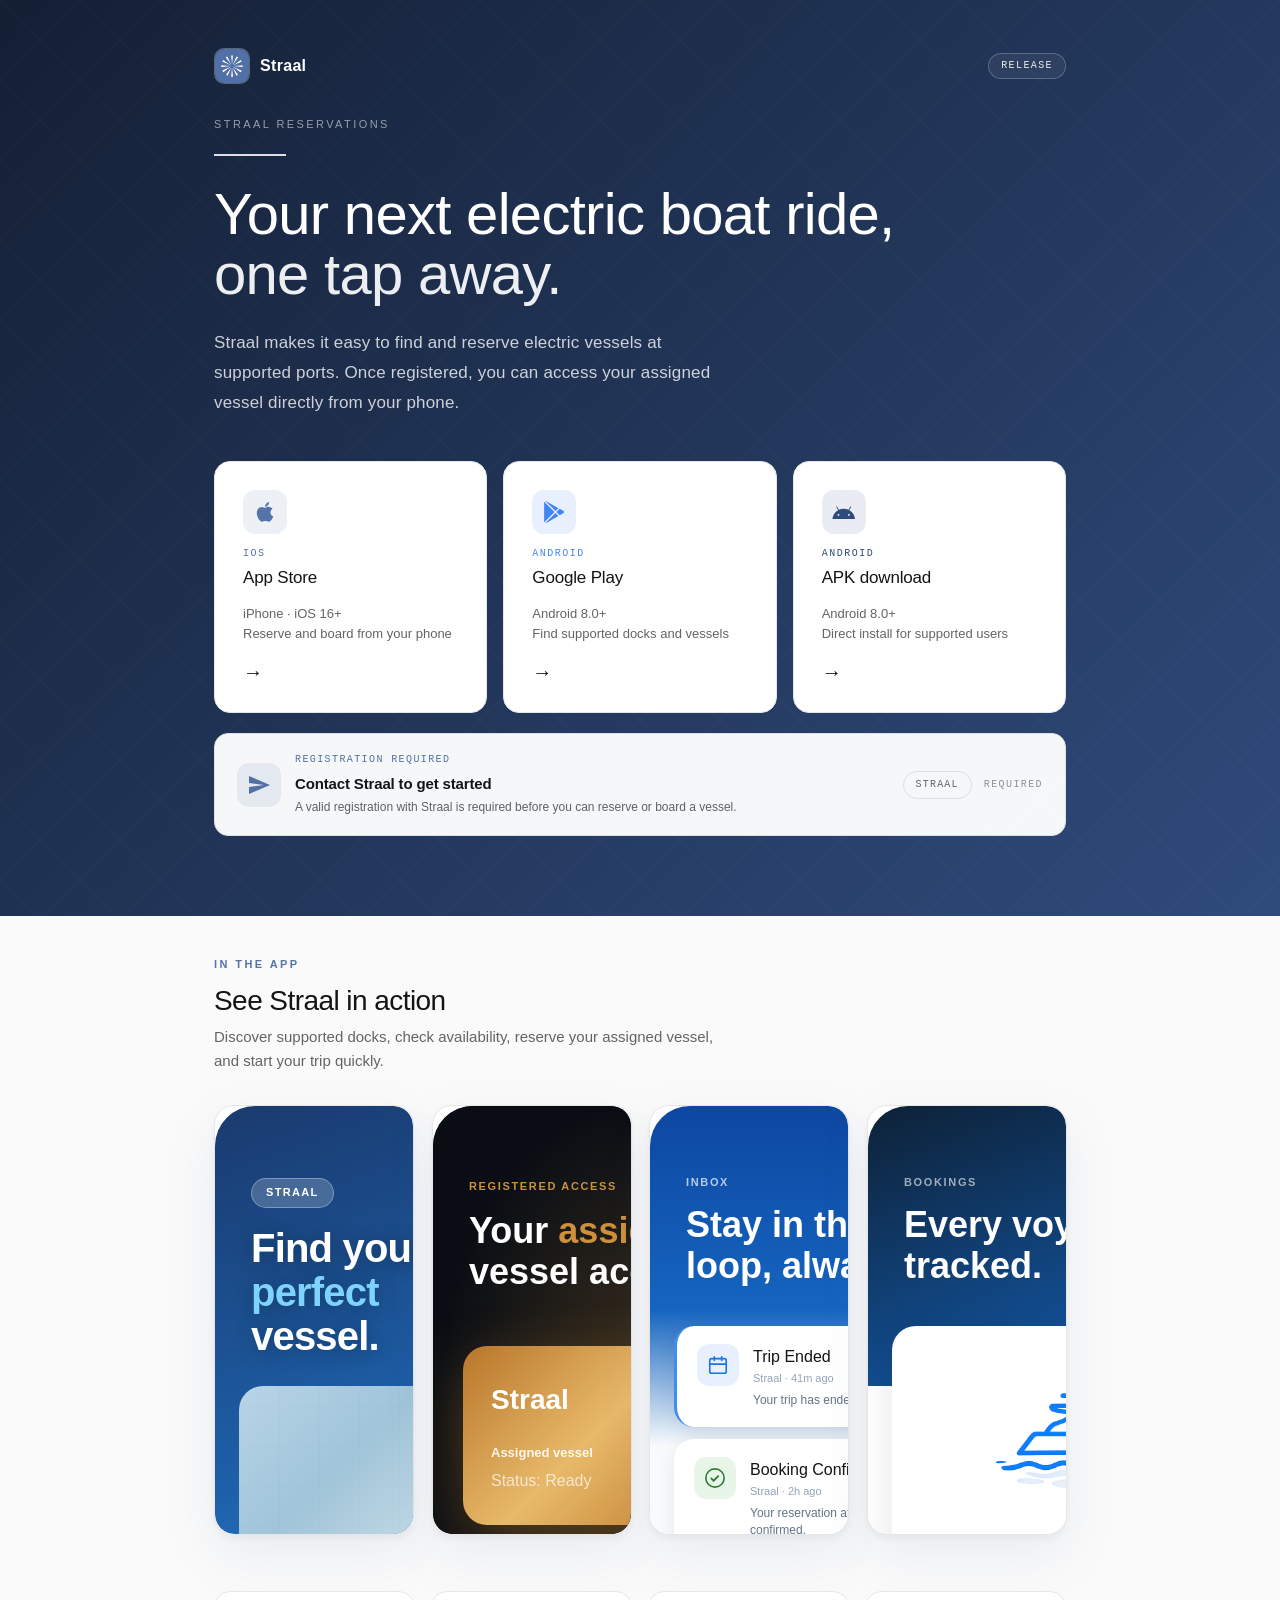
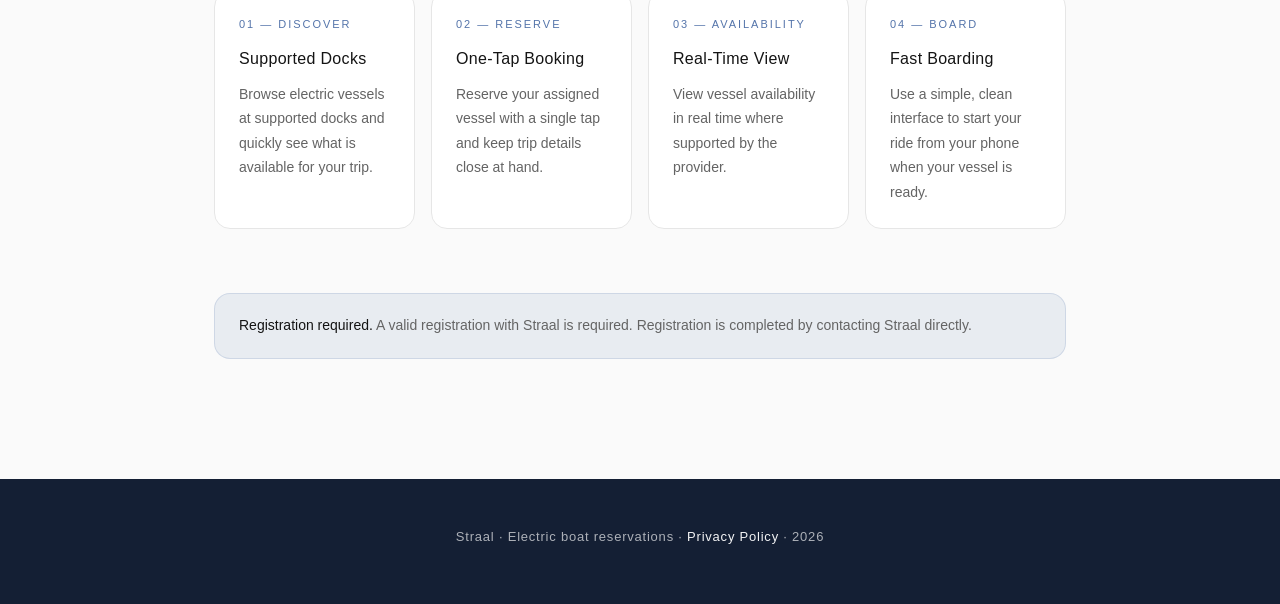
==== index.html @ cee1fd43 "create release page" ====
<!DOCTYPE html>
<html lang="en">
<head>
  <meta charset="UTF-8" />
  <meta name="viewport" content="width=device-width, initial-scale=1.0" />
  <title>Straal</title>
  <meta
    name="description"
    content="Straal makes it easy to find and reserve your next electric boat ride at supported ports."
  />
  <link rel="icon" href="assets/logo-740.png" type="image/png" sizes="any" />
  <link rel="apple-touch-icon" href="assets/logo-740.png" />
  <link rel="stylesheet" href="assets/openportus-promo-frames.css" />
  <style>
    *, *::before, *::after { box-sizing: border-box; margin: 0; padding: 0; }

    /* Straal release page */
    :root {
      --primary: rgb(84, 116, 170);
      --primary-light: rgb(113, 144, 198);
      --primary-dark: rgb(47, 75, 124);
      --primary-subtle: rgba(84, 116, 170, 0.1);
      --text-primary: rgb(20, 20, 20);
      --text-secondary: rgb(100, 100, 100);
      --text-tertiary: rgb(150, 150, 150);
      --bg-primary: rgb(255, 255, 255);
      --bg-secondary: rgb(250, 250, 250);
      --bg-dark: rgb(20, 31, 52);
      --border-ui: rgb(230, 230, 230);
      --border-subtle: rgb(245, 245, 245);
      --mono: ui-monospace, 'Cascadia Code', 'Source Code Pro', Menlo, monospace;
      --sans: -apple-system, BlinkMacSystemFont, 'Segoe UI', 'Roboto', 'Helvetica Neue', Arial, sans-serif;
      --ios: var(--primary);
      --android: var(--primary-dark);
      --play-store: rgb(66, 133, 244);
    }

    html { scroll-behavior: smooth; }

    .visually-hidden {
      position: absolute;
      width: 1px;
      height: 1px;
      padding: 0;
      margin: -1px;
      overflow: hidden;
      clip: rect(0, 0, 0, 0);
      white-space: nowrap;
      border: 0;
    }

    body {
      font-family: var(--sans);
      line-height: 1.6;
      color: var(--text-primary);
      background: var(--bg-secondary);
      min-height: 100vh;
      overflow-x: hidden;
    }

    /* ── HERO BAND (dark gradient + diagonal texture) ── */
    .hero-band {
      position: relative;
      overflow: hidden;
      background: linear-gradient(135deg, var(--bg-dark) 0%, var(--primary-dark) 100%);
      color: #fff;
    }
    .hero-band::before {
      content: '';
      position: absolute;
      inset: 0;
      background:
        linear-gradient(45deg, transparent 48%, rgba(255,255,255,0.03) 50%, transparent 52%),
        linear-gradient(-45deg, transparent 48%, rgba(255,255,255,0.03) 50%, transparent 52%);
      background-size: 80px 80px;
      opacity: 0.5;
      pointer-events: none;
    }

    /* ── LAYOUT ── */
    .wrapper {
      position: relative;
      z-index: 1;
      max-width: 900px;
      margin: 0 auto;
      padding: 0 24px;
    }

    /* ── HEADER ── */
    header {
      padding: 48px 0 0;
      display: flex;
      align-items: center;
      justify-content: space-between;
    }
    .logo {
      display: flex;
      align-items: center;
      gap: 10px;
    }
    .logo-mark {
      width: 36px; height: 36px;
      border-radius: 10px;
      overflow: hidden;
      flex-shrink: 0;
      border: 1px solid rgba(255,255,255,0.25);
      background: rgba(255,255,255,0.06);
    }
    .logo-mark img {
      width: 100%;
      height: 100%;
      object-fit: cover;
      display: block;
    }
    .logo-name {
      font-weight: 600;
      font-size: 16px;
      letter-spacing: 0.02em;
      color: #fff;
    }
    .logo-name span {
      color: rgba(255,255,255,0.92);
      font-weight: 300;
    }
    .badge-beta {
      font-family: var(--mono);
      font-size: 10px;
      font-weight: 500;
      letter-spacing: 0.14em;
      color: rgba(255,255,255,0.9);
      background: rgba(255,255,255,0.06);
      border: 1px solid rgba(255,255,255,0.22);
      padding: 4px 12px;
      border-radius: 20px;
      text-transform: uppercase;
    }

    /* Dual brand row: 1fr | divider | 1fr so divider is horizontally centered */
    .hero-brand-logos {
      display: grid;
      grid-template-columns: 1fr auto 1fr;
      align-items: center;
      column-gap: clamp(20px, 4vw, 40px);
      width: 100%;
      margin: 40px 0 8px;
      opacity: 0;
      animation: fadeUp 0.6s ease forwards 0.05s;
    }
    .hero-brand-logos .hb-brand {
      display: block;
      object-fit: contain;
      width: auto;
      height: auto;
    }
    .hero-brand-logos .hb-brand--mt {
      justify-self: end;
      max-height: 32px;
      transform: scale(0.95);
      transform-origin: center right;
      max-width: min(168px, 40vw);
    }
    .hero-brand-logos .hb-brand--straal {
      justify-self: start;
      max-height: 32px;
      transform: scale(1.2);
      transform-origin: center left;
      max-width: min(168px, 40vw);
    }
    .logo-divider {
      width: 1px;
      align-self: stretch;
      min-height: 40px;
      background: rgba(255,255,255,0.28);
      justify-self: center;
    }

    /* ── HERO ── */
    .hero {
      padding: 32px 0 80px;
      text-align: left;
    }
    .hero-eyebrow {
      font-size: 11px;
      letter-spacing: 0.22em;
      color: rgba(255,255,255,0.55);
      text-transform: uppercase;
      margin-bottom: 20px;
      font-weight: 500;
      opacity: 0;
      animation: fadeUp 0.6s ease forwards 0.1s;
    }
    .brand-line {
      width: 72px;
      height: 2px;
      background: rgba(255,255,255,0.85);
      margin: 0 0 28px;
      opacity: 0;
      animation: fadeUp 0.6s ease forwards 0.12s;
    }
    .hero-title {
      font-size: clamp(34px, 5.6vw, 58px);
      font-weight: 200;
      line-height: 1.04;
      letter-spacing: -0.012em;
      margin-bottom: 24px;
      color: #fff;
      opacity: 0;
      animation: fadeUp 0.6s ease forwards 0.2s;
    }
    .hero-title .grad {
      font-weight: 300;
      color: rgba(255,255,255,0.92);
    }
    .hero-sub {
      font-size: 17px;
      font-weight: 300;
      color: rgba(255,255,255,0.78);
      max-width: 520px;
      margin: 0 0 44px;
      line-height: 1.75;
      letter-spacing: 0.01em;
      opacity: 0;
      animation: fadeUp 0.6s ease forwards 0.3s;
    }

    /* ── DOWNLOAD CARDS ── */
    .download-row {
      display: grid;
      grid-template-columns: 1fr;
      gap: 16px;
      margin-bottom: 20px;
      opacity: 0;
      animation: fadeUp 0.6s ease forwards 0.4s;
    }
    @media (min-width: 720px) {
      .download-row { grid-template-columns: repeat(3, 1fr); }
    }

    .dl-card {
      position: relative;
      background: var(--bg-primary);
      border: 1px solid var(--border-ui);
      border-radius: 16px;
      padding: 28px 28px 24px;
      text-decoration: none;
      color: var(--text-primary);
      display: flex;
      flex-direction: column;
      gap: 12px;
      overflow: hidden;
      transition: transform 0.25s cubic-bezier(0.4, 0, 0.2, 1), border-color 0.2s ease, box-shadow 0.25s ease;
      cursor: pointer;
    }
    .dl-card::before {
      content: '';
      position: absolute;
      inset: 0;
      opacity: 0;
      transition: opacity 0.3s ease;
      border-radius: 16px;
    }
    .dl-card.ios::before   { background: radial-gradient(circle at 30% 50%, var(--primary-subtle), transparent 65%); }
    .dl-card.play::before  { background: radial-gradient(circle at 30% 50%, rgba(66,133,244,0.1), transparent 65%); }
    .dl-card.apk::before   { background: radial-gradient(circle at 30% 50%, rgba(47,75,124,0.1), transparent 65%); }
    .dl-card:hover:not(.is-soon) { transform: translateY(-3px); }
    .dl-card.ios:hover:not(.is-soon)   { border-color: rgba(84,116,170,0.35); box-shadow: 0 16px 48px rgba(84,116,170,0.12); }
    .dl-card.play:hover:not(.is-soon)  { border-color: rgba(66,133,244,0.35); box-shadow: 0 16px 48px rgba(66,133,244,0.1); }
    .dl-card.apk:hover:not(.is-soon)   { border-color: rgba(47,75,124,0.3); box-shadow: 0 16px 48px rgba(47,75,124,0.1); }
    .dl-card:hover:not(.is-soon)::before { opacity: 1; }

    .dl-card.is-soon {
      cursor: default;
      opacity: 0.96;
    }
    .dl-card.is-soon:hover {
      transform: none;
      border-color: var(--border-ui);
      box-shadow: none;
    }
    .dl-card.is-soon:hover::before { opacity: 0; }

    .dl-icon {
      width: 44px; height: 44px;
      border-radius: 12px;
      display: flex;
      align-items: center;
      justify-content: center;
    }
    .dl-icon svg {
      width: 26px;
      height: 26px;
      flex-shrink: 0;
      display: block;
    }
    .play .dl-icon svg {
      width: calc(26px * 0.85);
      height: calc(26px * 0.85);
    }

    .apk .dl-icon svg {
      width: calc(26px * 0.9);
      height: calc(26px * 0.9);
    }
    .ios   .dl-icon { background: var(--primary-subtle); color: var(--ios); }
    .play  .dl-icon { background: rgba(66,133,244,0.12); color: var(--play-store); }
    .apk   .dl-icon { background: rgba(47,75,124,0.1); color: var(--android); }

    .dl-label {
      font-family: var(--mono);
      font-size: 10px;
      letter-spacing: 0.15em;
      text-transform: uppercase;
      margin-bottom: 2px;
    }
    .ios   .dl-label { color: var(--ios); }
    .play  .dl-label { color: var(--play-store); }
    .apk   .dl-label { color: var(--android); }

    .dl-title {
      font-size: 17px;
      font-weight: 500;
      letter-spacing: -0.01em;
    }
    .dl-desc {
      font-size: 13px;
      color: var(--text-secondary);
      line-height: 1.55;
      font-weight: 300;
    }
    .dl-arrow {
      margin-top: auto;
      font-size: 20px;
      transition: transform 0.2s ease;
    }
    .dl-card:hover:not(.is-soon) .dl-arrow { transform: translateX(4px); }

    .dl-soon {
      margin-top: auto;
      font-family: var(--mono);
      font-size: 10px;
      font-weight: 500;
      letter-spacing: 0.14em;
      text-transform: uppercase;
      color: var(--text-tertiary);
    }

    /* ── GUIDE LINK ── */
    .guide-row {
      opacity: 0;
      animation: fadeUp 0.6s ease forwards 0.5s;
    }
    .guide-link {
      display: flex;
      align-items: center;
      justify-content: space-between;
      background: var(--bg-primary);
      border: 1px solid var(--border-ui);
      border-radius: 14px;
      padding: 18px 24px;
      text-decoration: none;
      color: var(--text-primary);
      transition: border-color 0.2s, background 0.2s;
    }
    .guide-link:hover {
      border-color: var(--primary);
      background: var(--bg-secondary);
    }
    .guide-left {
      display: flex;
      align-items: center;
      gap: 14px;
    }
    .guide-icon {
      font-size: 20px;
    }
    .guide-text-title {
      font-size: 14px;
      font-weight: 600;
    }
    .guide-text-sub {
      font-size: 12px;
      color: var(--text-secondary);
      font-weight: 300;
    }
    .guide-badge {
      font-family: var(--mono);
      font-size: 10px;
      letter-spacing: 0.1em;
      text-transform: uppercase;
      color: var(--text-secondary);
      border: 1px solid var(--border-ui);
      padding: 4px 10px;
      border-radius: 20px;
    }

    /* ── TESTFLIGHT ── */
    .tf-section {
      margin-top: 20px;
      opacity: 0;
      animation: fadeUp 0.6s ease forwards 0.42s;
    }
    .tf-link {
      display: flex;
      align-items: center;
      justify-content: space-between;
      gap: 16px;
      background: var(--bg-primary);
      border: 1px solid var(--border-ui);
      border-radius: 14px;
      padding: 18px 22px;
      text-decoration: none;
      color: var(--text-primary);
      transition:
        transform 0.25s cubic-bezier(0.4, 0, 0.2, 1),
        border-color 0.2s ease,
        background 0.2s ease,
        box-shadow 0.25s ease;
    }
    .tf-link:not(.tf-inactive):hover {
      transform: translateY(-3px);
      border-color: rgba(84, 116, 170, 0.4);
      background: var(--bg-secondary);
      box-shadow:
        0 8px 24px rgba(84, 116, 170, 0.08),
        0 16px 48px rgba(84, 116, 170, 0.12);
    }
    .tf-link.tf-inactive {
      cursor: default;
      opacity: 0.96;
    }
    .tf-link:not(.tf-inactive):focus-visible {
      outline: 2px solid var(--primary);
      outline-offset: 3px;
    }
    .tf-link:not(.tf-inactive):focus:not(:focus-visible) {
      outline: none;
    }
    .tf-left {
      display: flex;
      align-items: center;
      gap: 14px;
      flex: 1;
      min-width: 0;
    }
    .tf-icon {
      width: 44px;
      height: 44px;
      border-radius: 12px;
      background: var(--primary-subtle);
      color: var(--ios);
      display: flex;
      align-items: center;
      justify-content: center;
      flex-shrink: 0;
      transition: background 0.2s ease, color 0.2s ease, transform 0.25s cubic-bezier(0.4, 0, 0.2, 1);
    }
    .tf-link:not(.tf-inactive):hover .tf-icon {
      background: rgba(84, 116, 170, 0.14);
      color: var(--primary-dark);
      transform: scale(1.04);
    }
    .tf-icon svg {
      width: 24px;
      height: 24px;
      display: block;
    }
    .tf-label {
      font-family: var(--mono);
      font-size: 10px;
      letter-spacing: 0.14em;
      text-transform: uppercase;
      color: var(--ios);
      margin-bottom: 4px;
    }
    .tf-title {
      font-size: 15px;
      font-weight: 600;
      letter-spacing: -0.01em;
      transition: color 0.2s ease;
    }
    .tf-link:not(.tf-inactive):hover .tf-title {
      color: var(--primary-dark);
    }
    .tf-sub {
      font-size: 12px;
      color: var(--text-secondary);
      font-weight: 300;
      margin-top: 2px;
    }
    .tf-right {
      display: flex;
      align-items: center;
      gap: 12px;
      flex-shrink: 0;
    }
    .tf-badge {
      font-family: var(--mono);
      font-size: 10px;
      letter-spacing: 0.12em;
      text-transform: uppercase;
      color: var(--text-secondary);
      border: 1px solid var(--border-ui);
      padding: 5px 12px;
      border-radius: 20px;
      transition: border-color 0.2s ease, color 0.2s ease, background 0.2s ease;
    }
    .tf-link:not(.tf-inactive):hover .tf-badge {
      border-color: rgba(84, 116, 170, 0.35);
      color: var(--primary);
      background: rgba(84, 116, 170, 0.06);
    }
    .tf-arrow {
      font-size: 18px;
      color: var(--text-tertiary);
      transition: transform 0.25s cubic-bezier(0.4, 0, 0.2, 1), color 0.2s ease;
    }
    .tf-link:not(.tf-inactive):hover .tf-arrow {
      transform: translateX(5px);
      color: var(--primary);
    }
    .tf-soon {
      font-family: var(--mono);
      font-size: 10px;
      font-weight: 500;
      letter-spacing: 0.14em;
      text-transform: uppercase;
      color: var(--text-tertiary);
      flex-shrink: 0;
    }

    /* ── PAGE BODY (light) ── */
    .page-body {
      background: var(--bg-secondary);
      padding-bottom: 56px;
    }

    /* ── APP SCREENSHOTS ── */
    .shots-section {
      margin-bottom: 56px;
      opacity: 0;
      animation: fadeUp 0.6s ease forwards 0.35s;
    }
    .shots-head {
      font-size: 11px;
      letter-spacing: 0.22em;
      text-transform: uppercase;
      color: var(--primary);
      font-weight: 600;
      margin-bottom: 10px;
    }
    .shots-title {
      font-size: clamp(22px, 3.5vw, 28px);
      font-weight: 300;
      letter-spacing: -0.02em;
      color: var(--text-primary);
      margin-bottom: 8px;
      line-height: 1.2;
    }
    .shots-sub {
      font-size: 15px;
      color: var(--text-secondary);
      font-weight: 300;
      max-width: 520px;
      margin-bottom: 28px;
      line-height: 1.6;
    }
    .shots-scroller {
      display: flex;
      gap: 18px;
      overflow-x: auto;
      scroll-snap-type: x mandatory;
      scroll-padding: 0 24px;
      padding: 4px 0 20px;
      margin: 0 -24px;
      padding-left: 24px;
      padding-right: 24px;
      -webkit-overflow-scrolling: touch;
      scrollbar-gutter: stable;
    }
    .shots-scroller::-webkit-scrollbar { height: 6px; }
    .shots-scroller::-webkit-scrollbar-thumb {
      background: var(--border-ui);
      border-radius: 3px;
    }
    .shots-frame {
      flex: 0 0 min(76vw, 260px);
      scroll-snap-align: start;
      border-radius: 20px;
      overflow: hidden;
      container-type: inline-size;
      container-name: op-shot;
      background: var(--bg-primary);
      border: 1px solid var(--border-ui);
      box-shadow:
        0 4px 6px rgba(0, 0, 0, 0.04),
        0 20px 50px rgba(84, 116, 170, 0.1);
      transition: transform 0.25s ease, box-shadow 0.25s ease;
    }
    .shots-frame:hover {
      transform: translateY(-4px);
      box-shadow:
        0 8px 12px rgba(0, 0, 0, 0.06),
        0 28px 56px rgba(84, 116, 170, 0.14);
    }
    @media (min-width: 720px) {
      .shots-scroller {
        display: grid;
        grid-template-columns: repeat(2, 1fr);
        gap: 20px;
        overflow: visible;
        margin: 0;
        padding: 4px 0 0;
        scroll-snap-type: none;
      }
      .shots-frame {
        flex: unset;
        min-width: 0;
        scroll-snap-align: unset;
      }
    }
    @media (min-width: 960px) {
      .shots-scroller {
        grid-template-columns: repeat(4, 1fr);
        gap: 18px;
      }
    }

    /* ── DIVIDER ── */
    .divider {
      border: none;
      border-top: 1px solid var(--border-ui);
      margin: 56px 0 40px;
    }

    /* ── INFO SECTION ── */
    .info-grid {
      display: grid;
      grid-template-columns: repeat(4, 1fr);
      gap: 16px;
      margin-bottom: 64px;
      opacity: 0;
      animation: fadeUp 0.6s ease forwards 0.6s;
    }
    @media (max-width: 900px) {
      .info-grid { grid-template-columns: repeat(2, 1fr); }
    }
    @media (max-width: 640px) {
      .info-grid { grid-template-columns: 1fr; }
    }
    .info-card {
      background: var(--bg-primary);
      border: 1px solid var(--border-ui);
      border-radius: 16px;
      padding: 24px;
      overflow: hidden;
      transition: transform 0.3s ease, border-color 0.2s;
    }
    .info-card:hover {
      border-color: rgba(84,116,170,0.25);
    }
    .info-num {
      font-size: 11px;
      letter-spacing: 0.18em;
      color: var(--primary);
      text-transform: uppercase;
      margin-bottom: 12px;
      font-weight: 500;
    }
    .info-title {
      font-size: 16px;
      font-weight: 400;
      margin-bottom: 10px;
      letter-spacing: 0.02em;
    }
    .info-body {
      font-size: 14px;
      color: var(--text-secondary);
      line-height: 1.75;
      font-weight: 300;
    }

    /* ── NOTICE ── */
    .notice {
      background: var(--primary-subtle);
      border: 1px solid rgba(84,116,170,0.18);
      border-radius: 16px;
      padding: 20px 24px;
      display: flex;
      gap: 14px;
      align-items: flex-start;
      margin-bottom: 0;
      opacity: 0;
      animation: fadeUp 0.6s ease forwards 0.7s;
    }
    .notice-icon { font-size: 18px; flex-shrink: 0; margin-top: 1px; opacity: 0.85; }
    .notice-text { font-size: 14px; color: var(--text-secondary); line-height: 1.7; font-weight: 300; }
    .notice-text strong { color: var(--text-primary); font-weight: 500; }

    /* ── FOOTER ── */
    .site-footer {
      margin-top: 64px;
      background: var(--bg-dark);
      color: rgba(255,255,255,0.65);
      padding: 48px 0 56px;
      text-align: center;
    }
    .site-footer .wrapper {
      display: flex;
      flex-direction: column;
      align-items: center;
      gap: 12px;
    }
    .footer-brand {
      font-size: 13px;
      font-weight: 300;
      letter-spacing: 0.06em;
    }
    .footer-brand-link {
      color: rgba(255,255,255,0.95);
      font-weight: 500;
      text-decoration: none;
      transition: color 0.2s ease;
    }
    .footer-brand-link:hover,
    .footer-brand-link:focus-visible {
      color: rgba(113, 144, 198, 1);
    }
    .footer-brand-link:focus-visible {
      outline: 2px solid rgba(255, 255, 255, 0.45);
      outline-offset: 3px;
      border-radius: 2px;
    }
    .footer-contact {
      font-size: 13px;
      color: rgba(255,255,255,0.5);
      text-decoration: none;
      transition: color 0.2s;
    }
    .footer-contact:hover { color: rgba(255,255,255,0.9); }

    /* ── ANIMATIONS ── */
    @keyframes fadeUp {
      from { opacity: 0; transform: translateY(20px); }
      to   { opacity: 1; transform: translateY(0); }
    }
  </style>
</head>
<body>
  <div class="hero-band">
    <div class="wrapper">
      <header>
        <div class="logo">
          <div class="logo-mark">
            <img src="assets/logo-740.png" alt="" width="36" height="36" />
          </div>
          <div class="logo-name">Straal</div>
        </div>
        <span class="badge-beta">Release</span>
      </header>

      <section class="hero">
        <p class="hero-eyebrow">Straal reservations</p>
        <div class="brand-line"></div>
        <h1 class="hero-title">
          Your next electric boat ride,<br />
          <span class="grad">one tap away.</span>
        </h1>
        <p class="hero-sub">
          Straal makes it easy to find and reserve electric vessels at supported ports.
          Once registered, you can access your assigned vessel directly from your phone.
        </p>

        <div class="download-row">
        <a
          class="dl-card ios"
          href="https://apps.apple.com/app/id6760923548"
          target="_blank"
          rel="noopener noreferrer"
          aria-label="Open Straal on the App Store"
        >
          <div class="dl-icon" aria-hidden="true">
            <svg xmlns="http://www.w3.org/2000/svg" viewBox="0 0 24 24" fill="currentColor">
              <path d="M17.05 20.28c-.98.95-2.05.8-3.08.35-1.09-.46-2.09-.48-3.24 0-1.44.62-2.2.44-3.06-.35C2.79 15.25 3.51 7.59 9.05 7.31c1.35.07 2.29.74 3.08.8 1.18-.24 2.31-.93 3.57-.84 1.51.12 2.65.72 3.4 1.8-3.12 1.87-2.38 5.98.48 7.13-.57 1.5-1.31 2.99-2.54 4.09l.01-.01zM12.03 7.25c-.15-2.23 1.66-4.22 3.74-4.54.29 2.58-2.34 4.5-3.74 4.54z" />
            </svg>
          </div>
          <div>
            <div class="dl-label">iOS</div>
            <div class="dl-title">App Store</div>
          </div>
          <div class="dl-desc">iPhone · iOS 16+<br/>Reserve and board from your phone</div>
          <span class="dl-arrow" aria-hidden="true">→</span>
        </a>

        <a
          class="dl-card play"
          href="https://play.google.com/store/apps/details?id=com.marinethinking.openportus"
          target="_blank"
          rel="noopener noreferrer"
          aria-label="Open Straal on Google Play"
        >
          <div class="dl-icon" aria-hidden="true">
            <svg xmlns="http://www.w3.org/2000/svg" viewBox="0 0 24 24" fill="currentColor">
              <path d="M22.018 13.298l-3.919 2.218-3.515-3.493 3.543-3.521 3.891 2.202a1.49 1.49 0 0 1 0 2.594zM1.337.924a1.486 1.486 0 0 0-.112.568v21.017c0 .217.045.419.124.6l11.155-11.087L1.337.924zm12.207 10.065l3.258-3.238L3.45.195a1.466 1.466 0 0 0-.946-.179l11.04 10.973zm0 2.067l-11 10.933c.298.036.612-.016.906-.183l13.324-7.54-3.23-3.21z" />
            </svg>
          </div>
          <div>
            <div class="dl-label">Android</div>
            <div class="dl-title">Google Play</div>
          </div>
          <div class="dl-desc">Android 8.0+<br/>Find supported docks and vessels</div>
          <span class="dl-arrow" aria-hidden="true">→</span>
        </a>

        <a class="dl-card apk" href="https://s3.eu-central-1.amazonaws.com/tl-backend-prod-ec1-releases/releases/usopp/huFp43aFnR/app-release.apk" download="Straal.apk" aria-label="Download Straal APK">
          <div class="dl-icon" aria-hidden="true">
            <svg xmlns="http://www.w3.org/2000/svg" viewBox="98 98 271 156" fill="currentColor">
              <path d="M293.91 212.775c-6.025 0-10.926-4.905-10.926-10.93s4.901-10.926 10.926-10.926c6.026 0 10.927 4.9 10.927 10.926s-4.901 10.93-10.927 10.93m-120.774 0c-6.025 0-10.926-4.905-10.926-10.93s4.9-10.926 10.926-10.926c6.025 0 10.926 4.9 10.926 10.926s-4.9 10.93-10.926 10.93m124.693-65.82l21.838-37.822a4.548 4.548 0 0 0-1.663-6.206 4.549 4.549 0 0 0-6.206 1.663l-22.111 38.3c-16.91-7.716-35.9-12.015-56.164-12.015-20.264 0-39.254 4.299-56.163 12.015l-22.112-38.3a4.549 4.549 0 0 0-6.206-1.663 4.545 4.545 0 0 0-1.663 6.206l21.838 37.822c-37.499 20.395-63.146 58.358-66.898 103.209h262.408c-3.755-44.85-29.402-82.814-66.898-103.21" />
            </svg>
          </div>
          <div>
            <div class="dl-label">Android</div>
            <div class="dl-title">APK download</div>
          </div>
          <div class="dl-desc">Android 8.0+<br/>Direct install for supported users</div>
          <span class="dl-arrow" aria-hidden="true">→</span>
        </a>
      </div>

      <section class="tf-section" aria-labelledby="tf-title">
        <h2 id="tf-title" class="visually-hidden">Straal registration is required before using the app</h2>
        <div class="tf-link tf-inactive" role="group" aria-label="A valid Straal registration is required before using the app">
          <div class="tf-left">
            <div class="tf-icon" aria-hidden="true">
              <svg xmlns="http://www.w3.org/2000/svg" viewBox="0 0 24 24" fill="currentColor">
                <path d="M2.01 21L23 12 2.01 3 2 10l15 2-15 2z" />
              </svg>
            </div>
            <div>
              <div class="tf-label">Registration required</div>
              <div class="tf-title">Contact Straal to get started</div>
              <div class="tf-sub">A valid registration with Straal is required before you can reserve or board a vessel.</div>
            </div>
          </div>
          <div class="tf-right">
            <span class="tf-badge">Straal</span>
            <span class="tf-soon">Required</span>
          </div>
        </div>
      </section>
<!-- 
      <div class="guide-row">
        <a class="guide-link" href="[GUIDE_LINK_PLACEHOLDER]" target="_blank" rel="noopener">
          <div class="guide-left">
            <div class="guide-icon">📄</div>
            <div>
              <div class="guide-text-title">Installation & Registration Guide</div>
              <div class="guide-text-sub">Step-by-step setup for iOS, Android &amp; Straal registration</div>
            </div>
          </div>
          <span class="guide-badge">PDF / DOCX</span>
        </a>
      </div> -->
      </section>
    </div>
  </div>

  <div class="page-body">
    <div class="wrapper">
    <div style="height: 40px;"></div>

    <section class="shots-section" aria-labelledby="shots-title">
      <p class="shots-head">In the app</p>
      <h2 id="shots-title" class="shots-title">See Straal in action</h2>
      <p class="shots-sub">
        Discover supported docks, check availability, reserve your assigned vessel, and start your trip quickly.
      </p>
      <div class="shots-scroller">
        <figure class="shots-frame">
          <div class="op-app-frames">
            <div class="op-frame-viewport">
              <div class="frame s1">
                  <div class="bg-gradient"></div>
                  <div class="headline">
                    <div class="tag">Straal</div>
                    <h2>Find your<br/><em>perfect</em><br/>vessel.</h2>
                  </div>
                  <!-- Simulated phone UI card -->
                  <div style="position:absolute;top:280px;left:24px;right:24px;z-index:5;">
                    <!-- Map placeholder -->
                    <div style="height:220px;border-radius:24px 24px 0 0;background:linear-gradient(135deg,#b8d4e8 0%,#a0c4d8 30%,#c8dde8 60%,#d8e8d0 100%);position:relative;overflow:hidden;">
                      <div style="position:absolute;inset:0;opacity:0.3;background-image:repeating-linear-gradient(0deg,rgba(0,0,0,0.05) 0px,rgba(0,0,0,0.05) 1px,transparent 1px,transparent 40px),repeating-linear-gradient(90deg,rgba(0,0,0,0.05) 0px,rgba(0,0,0,0.05) 1px,transparent 1px,transparent 40px);"></div>
                      <div style="position:absolute;top:12px;right:12px;background:#fff;border-radius:12px;padding:6px;box-shadow:0 2px 8px rgba(0,0,0,0.15);display:flex;flex-direction:column;gap:4px;">
                        <div style="width:28px;height:28px;background:#f1f5f9;border-radius:8px;display:flex;align-items:center;justify-content:center;color:#334155;">
                          <svg width="16" height="16" viewBox="0 0 24 24" fill="none" stroke="currentColor" stroke-width="1.75" stroke-linecap="round" stroke-linejoin="round" aria-hidden="true"><circle cx="12" cy="12" r="10"/><path d="m16.24 7.76-2.12 6.36-6.36 2.12 2.12-6.36 6.36-2.12z" fill="currentColor" stroke="none"/></svg>
                        </div>
                        <div style="width:28px;height:28px;background:#f1f5f9;border-radius:8px;display:flex;align-items:center;justify-content:center;">
                          <svg xmlns="http://www.w3.org/2000/svg" width="16" height="16" viewBox="0 0 24 24" fill="none" aria-hidden="true" style="display:block">
                            <circle cx="12" cy="12" r="7" stroke="#222d38" stroke-width="1.5"/>
                            <circle cx="12" cy="12" r="2" fill="#222d38"/>
                            <path d="M12 2v3M12 19v3M2 12h3M19 12h3" stroke="#222d38" stroke-width="1.5" stroke-linecap="round"/>
                          </svg>
                        </div>
                      </div>
                      <div style="position:absolute;bottom:12px;right:12px;font-size:9px;color:rgba(0,0,0,0.4);background:rgba(255,255,255,0.7);padding:2px 6px;border-radius:4px;">© OpenStreetMap</div>
                    </div>
                    <!-- Form -->
                    <div style="background:#fff;border-radius:0 0 24px 24px;padding:16px 20px 20px;">
                      <div style="display:flex;align-items:center;gap:10px;padding:12px 0;border-bottom:1px solid #f1f5f9;">
                        <span style="display:flex;color:#5474aa;"><svg width="20" height="20" viewBox="0 0 24 24" fill="none" stroke="currentColor" stroke-width="1.75" stroke-linecap="round" stroke-linejoin="round" aria-hidden="true"><path d="M12 21s-7-4.35-7-10a7 7 0 1 1 14 0c0 5.65-7 10-7 10z"/><circle cx="12" cy="11" r="2.5" fill="currentColor" stroke="none"/></svg></span>
                        <div><div style="font-size:10px;color:#94a3b8;">Departure Port</div><div style="font-size:14px;font-weight:600;color:#0f172a;">Nieuwe Vaart</div></div>
                      </div>
                      <div style="display:flex;align-items:center;gap:10px;padding:12px 0;border-bottom:1px solid #f1f5f9;">
                        <span style="display:flex;color:#64748b;"><svg width="20" height="20" viewBox="0 0 24 24" fill="none" stroke="currentColor" stroke-width="1.75" stroke-linecap="round" aria-hidden="true"><rect x="3" y="5" width="18" height="16" rx="2"/><path d="M16 3v4M8 3v4M3 11h18"/></svg></span>
                        <div><div style="font-size:10px;color:#94a3b8;">Date &amp; Time</div><div style="font-size:14px;color:#cbd5e1;">Pick your travel date</div></div>
                      </div>
                      <div style="display:flex;align-items:center;gap:10px;padding:12px 0;">
                        <span style="display:flex;color:#64748b;"><svg width="20" height="20" viewBox="0 0 24 24" fill="none" stroke="currentColor" stroke-width="1.75" stroke-linecap="round" stroke-linejoin="round" aria-hidden="true"><path d="M16 21v-2a4 4 0 0 0-4-4H6a4 4 0 0 0-4 4v2"/><circle cx="9" cy="7" r="4"/><path d="M22 21v-2a4 4 0 0 0-3-3.87"/><circle cx="17" cy="7" r="4"/></svg></span>
                        <div><div style="font-size:10px;color:#94a3b8;">Passengers</div><div style="font-size:14px;font-weight:600;color:#0f172a;">1 person</div></div>
                      </div>
                      <div style="background:#5474aa;border-radius:50px;padding:14px;text-align:center;margin-top:8px;">
                        <span style="color:#fff;font-size:15px;font-weight:600;">Find Boats</span>
                      </div>
                    </div>
                  </div>
                  <div class="caption-strip">
                    <div class="app-name">Straal</div>
                    <div class="tagline">Browse &amp; reserve electric vessels<br/>at your nearest port</div>
                  </div>
                </div>
            </div>
          </div>
          <figcaption class="visually-hidden">Straal home: find your vessel, map search, departure port, date, passengers, Find Boats.</figcaption>
        </figure>
        <figure class="shots-frame">
          <div class="op-app-frames">
            <div class="op-frame-viewport">
              <div class="frame s2">
                  <div class="bg"></div>
                  <div class="top-text">
                    <div class="eyebrow">Registered access</div>
                    <h2>Your <span>assigned</span><br/>vessel access.</h2>
                  </div>
                  <div class="card-wrap">
                    <div class="membership-card">
                      <svg class="card-star-deco" viewBox="0 0 24 24" fill="currentColor" aria-hidden="true"><path d="M12 2l2.4 7.4h7.6l-6 4.6 2.3 7-6.3-4.6-6.3 4.6 2.3-7-6-4.6h7.6L12 2z"/></svg>
                      <div class="level">Straal</div>
                      <div class="detail">Assigned vessel</div>
                      <div class="val">Status: Ready</div>
                    </div>
                  </div>
                  <div class="features">
                    <div class="feat-row">
                      <div class="feat-icon"><svg viewBox="0 0 24 24" fill="none" stroke="currentColor" stroke-width="1.75" stroke-linecap="round" stroke-linejoin="round" aria-hidden="true"><path d="M13 2L3 14h8l-1 8 10-12h-8l1-8z"/></svg></div>
                      <div class="feat-text">
                        <div class="ft">Electric Vessel Access</div>
                        <div class="fs">Reserve your assigned vessel with one tap</div>
                      </div>
                    </div>
                    <!-- <div class="feat-row">
                      <div class="feat-icon"><svg viewBox="0 0 24 24" fill="none" stroke="currentColor" stroke-width="1.75" stroke-linecap="round" stroke-linejoin="round" aria-hidden="true"><circle cx="12" cy="5" r="2"/><path d="M12 7v14M8 14h8M10 14a6 6 0 0 0 4 5.5"/></svg></div>
                      <div class="feat-text">
                        <div class="ft">Priority Vessel Access</div>
                        <div class="fs">Reserve your boat with a single tap</div>
                      </div>
                    </div> -->
                    <div class="feat-row">
                      <div class="feat-icon"><svg viewBox="0 0 24 24" fill="none" stroke="currentColor" stroke-width="1.75" stroke-linecap="round" stroke-linejoin="round" aria-hidden="true"><path d="M12 22s8-4 8-10V5l-8-3-8 3v7c0 6 8 10 8 10z"/></svg></div>
                      <div class="feat-text">
                        <div class="ft">Straal Registration</div>
                        <div class="fs">Registration is completed directly with Straal</div>
                      </div>
                    </div>
                  </div>
                  <div class="caption-strip">
                    <div class="app-name">Straal</div>
                    <div class="tagline">Registered access from your phone</div>
                  </div>
                </div>
            </div>
          </div>
          <figcaption class="visually-hidden">Straal registered access: assigned vessel, ready status, electric vessel access, Straal registration.</figcaption>
        </figure>
        <figure class="shots-frame">
          <div class="op-app-frames">
            <div class="op-frame-viewport">
              <div class="frame s3">
                  <div class="top-bg"></div>
                  <div class="top-text">
                    <div class="eyebrow">Inbox</div>
                    <h2>Stay in the<br/>loop, always.</h2>
                  </div>
                  <div class="notifications">
                    <div class="notif-card unread" style="display:flex;align-items:flex-start;gap:14px;">
                      <div class="notif-icon blue"><svg viewBox="0 0 24 24" fill="none" stroke="currentColor" stroke-width="1.75" stroke-linecap="round" aria-hidden="true"><rect x="3" y="5" width="18" height="16" rx="2"/><path d="M16 3v4M8 3v4M3 11h18"/></svg></div>
                      <div class="notif-body">
                        <div class="notif-title">Trip Ended</div>
                        <div class="notif-src">Straal · 41m ago</div>
                        <div class="notif-msg">Your trip has ended. Thanks for choosing Straal.</div>
                      </div>
                    </div>
                    <div class="notif-card">
                      <div class="notif-icon green"><svg viewBox="0 0 24 24" fill="none" stroke="currentColor" stroke-width="1.75" stroke-linecap="round" stroke-linejoin="round" aria-hidden="true"><circle cx="12" cy="12" r="10"/><path d="M8 12.5l2.5 2.5 5-5" stroke-width="2"/></svg></div>
                      <div class="notif-body">
                        <div class="notif-title">Booking Confirmed</div>
                        <div class="notif-src">Straal · 2h ago</div>
                        <div class="notif-msg">Your reservation at Nieuwe Vaart has been confirmed.</div>
                      </div>
                    </div>
                    <div class="notif-card">
                      <div class="notif-icon orange"><svg viewBox="0 0 24 24" fill="none" stroke="currentColor" stroke-width="1.75" stroke-linecap="round" stroke-linejoin="round" aria-hidden="true"><path d="M13 2L3 14h8l-1 8 10-12h-8l1-8z"/></svg></div>
                      <div class="notif-body">
                        <div class="notif-title">Vessel Ready</div>
                        <div class="notif-src">Straal · Yesterday</div>
                        <div class="notif-msg">Your vessel is ready for departure.</div>
                      </div>
                    </div>
                    <!-- Filter chips -->
                    <div style="display:flex;gap:8px;margin-top:8px;">
                      <div style="background:#5474aa;color:#fff;border-radius:50px;padding:8px 16px;font-size:12px;font-weight:600;">All</div>
                      <div style="background:#f1f5f9;color:#64748b;border-radius:50px;padding:8px 16px;font-size:12px;font-weight:500;">Unread</div>
                      <div style="background:#f1f5f9;color:#64748b;border-radius:50px;padding:8px 16px;font-size:12px;font-weight:500;">Important</div>
                      <div style="background:#f1f5f9;color:#64748b;border-radius:50px;padding:8px 16px;font-size:12px;font-weight:500;">Alerts</div>
                    </div>
                  </div>
                  <div class="caption-strip">
                    <div class="app-name">Straal</div>
                    <div class="tagline">Provider-dependent availability and trip updates</div>
                  </div>
                </div>
            </div>
          </div>
          <figcaption class="visually-hidden">Straal inbox: trip ended, booking confirmed, vessel ready, notification filters.</figcaption>
        </figure>
        <figure class="shots-frame">
          <div class="op-app-frames">
            <div class="op-frame-viewport">
              <div class="frame s4">
                  <div class="top-bg"></div>
                  <div class="top-text">
                    <div class="eyebrow">Bookings</div>
                    <h2>Every voyage,<br/>tracked.</h2>
                  </div>
                  <div class="empty-state">
                    <div class="empty-illo">
                      <svg width="160" height="160" viewBox="0 0 160 160" fill="none" xmlns="http://www.w3.org/2000/svg" xmlns:xlink="http://www.w3.org/1999/xlink">
                        <rect width="160" height="160" fill="url(#pattern0_5644_12881)"/>
                        <defs>
                        <pattern id="pattern0_5644_12881" patternContentUnits="objectBoundingBox" width="1" height="1">
                        <use xlink:href="#image0_5644_12881" transform="translate(-0.391071 -0.8625) scale(0.00178571)"/>
                        </pattern>
                        <image id="image0_5644_12881" width="1024" height="1536" preserveAspectRatio="none" xlink:href="[data-uri]"/>
                        </defs>
                        </svg>
                        
                    </div>
                    <div class="empty-title">No Upcoming Trips</div>
                    <div class="empty-sub">Reserve your assigned vessel and your trip will appear here.</div>
                    <div class="empty-btn">Find a Boat</div>
                  </div>
                  <div class="steps">
                    <div class="step-chip">
                      <div class="step-num">01</div>
                      <div class="step-label">Find<br/>a dock</div>
                    </div>
                    <div class="step-chip">
                      <div class="step-num">02</div>
                      <div class="step-label">Reserve<br/>your vessel</div>
                    </div>
                    <div class="step-chip">
                      <div class="step-num">03</div>
                      <div class="step-label">Board<br/>instantly</div>
                    </div>
                  </div>
                  <div class="caption-strip">
                    <div class="app-name">Straal</div>
                    <div class="tagline">Fast boarding for registered Straal users</div>
                  </div>
                </div>
            </div>
          </div>
          <figcaption class="visually-hidden">Straal bookings: no upcoming trips, find a boat, three steps to board.</figcaption>
        </figure>
      </div>
    </section>

    <div class="info-grid">
      <div class="info-card">
        <div class="info-num">01 — Discover</div>
        <div class="info-title">Supported Docks</div>
        <div class="info-body">Browse electric vessels at supported docks and quickly see what is available for your trip.</div>
      </div>
      <div class="info-card">
        <div class="info-num">02 — Reserve</div>
        <div class="info-title">One-Tap Booking</div>
        <div class="info-body">Reserve your assigned vessel with a single tap and keep trip details close at hand.</div>
      </div>
      <div class="info-card">
        <div class="info-num">03 — Availability</div>
        <div class="info-title">Real-Time View</div>
        <div class="info-body">View vessel availability in real time where supported by the provider.</div>
      </div>
      <div class="info-card">
        <div class="info-num">04 — Board</div>
        <div class="info-title">Fast Boarding</div>
        <div class="info-body">Use a simple, clean interface to start your ride from your phone when your vessel is ready.</div>
      </div>
    </div>

    <div class="notice">
      <!-- <div class="notice-icon">ℹ️</div> -->
      <div class="notice-text">
        <strong>Registration required.</strong> A valid registration with Straal is required. Registration is completed by contacting Straal directly.
      </div>
    </div>
    </div>
  </div>

  <footer class="site-footer">
    <div class="wrapper">
      <div class="footer-brand">
        Straal · Electric boat reservations ·
        <a class="footer-brand-link" href="privacy.html">Privacy Policy</a> · 2026
      </div>
    </div>
  </footer>
</body>
</html>
---- assets/openportus-promo-frames.css ----
/* OpenPortus promo frames — scoped from OpenPortus_Promotion/openportus-screenshots.html */
.op-app-frames {
  -webkit-font-smoothing: antialiased;
}
.op-app-frames *,
.op-app-frames *::before,
.op-app-frames *::after {
  box-sizing: border-box;
}
.op-app-frames{
  --straal-logo:url("logo-740.png");
  --font-text:'Straal SF Pro Text','SF Pro Text',-apple-system,BlinkMacSystemFont,'Segoe UI',sans-serif;
  --font-display:'Straal SF Pro Display','SF Pro Display','SF Pro Text',-apple-system,BlinkMacSystemFont,'Segoe UI',sans-serif;
}
@font-face{
  font-family:'Straal SF Pro Text';
  src:local('SF Pro Text'),local('SFProText-Regular'),local('.SFNSText-Regular'),local('SFNSText-Regular');
  font-weight:100 900;
  font-style:normal;
}
@font-face{
  font-family:'Straal SF Pro Display';
  src:local('SF Pro Display'),local('SFProDisplay-Regular'),local('.SFNSDisplay-Regular'),local('SFNSDisplay-Regular');
  font-weight:100 900;
  font-style:normal;
}
/* ── SCREENSHOT FRAME ────────────────────────────── */
/* 6.7" = 1290×2796 → display at 1290/3 × 2796/3 = 430×932 */
.op-app-frames .frame{
  width:430px;
  height:932px;
  border-radius:40px;
  overflow:hidden;
  position:relative;
  flex-shrink:0;
  font-family:var(--font-text);
  box-shadow:0 40px 120px rgba(0,0,0,0.8), 0 0 0 1px rgba(255,255,255,0.06);
}
.op-app-frames .frame *{font-family:inherit}
.op-app-frames .frame::before{
  content:'';
  position:absolute;
  width:148px;
  height:148px;
  top:84px;
  right:-34px;
  z-index:1;
  border-radius:38px;
  background:var(--straal-logo) center/cover no-repeat;
  opacity:0.18;
  transform:rotate(-12deg);
  mix-blend-mode:screen;
  overflow:hidden;
  pointer-events:none;
}
.op-app-frames .s2::before{top:44px;right:-26px;opacity:0.2;filter:saturate(0.8)}
.op-app-frames .s3::before,.op-app-frames .s4::before{top:76px;right:24px;width:88px;height:88px;border-radius:24px;opacity:0.14;transform:rotate(8deg)}
.op-app-frames .frame.exporting{
  border-radius:0;
  box-shadow:none;
}

/* ── SCREENSHOT 1: HOME ─────────────────────────── */
.op-app-frames .s1{background:#f0f4f8;}
.op-app-frames .s1 .bg-gradient{
  position:absolute;inset:0;
  background:linear-gradient(160deg,#1a3a6e 0%,#1d5fa8 35%,#2980d4 55%,#f0f4f8 75%);
}
.op-app-frames .s1 .headline{
  position:absolute;
  top:72px;left:36px;right:36px;
  z-index:10;
}
.op-app-frames .s1 .headline .tag{
  display:inline-block;
  background:rgba(255,255,255,0.2);
  border:1px solid rgba(255,255,255,0.3);
  color:#fff;
  font-size:11px;
  font-weight:600;
  letter-spacing:0.12em;
  text-transform:uppercase;
  padding:5px 14px;
  border-radius:20px;
  margin-bottom:18px;
  backdrop-filter:blur(8px);
}
.op-app-frames .s1 .headline h2{
  font-family:var(--font-display);
  font-size:40px;
  font-weight:800;
  color:#fff;
  line-height:1.1;
  letter-spacing:-0.02em;
  text-shadow:0 2px 20px rgba(0,0,0,0.3);
}
.op-app-frames .s1 .headline h2 em{
  font-style:normal;
  color:#7dd3fc;
}

/* phone mockup sitting mid-frame */
.op-app-frames .s1 .phone-wrap{
  position:absolute;
  bottom:210px;left:50%;
  transform:translateX(-50%);
  width:280px;
  filter:drop-shadow(0 20px 60px rgba(0,0,0,0.5));
  z-index:5;
}
.op-app-frames .s1 .phone-wrap img{
  width:100%;border-radius:28px;
  border:2px solid rgba(255,255,255,0.15);
}

/* bottom caption strip */
.op-app-frames .caption-strip{
  position:absolute;
  bottom:0;left:0;right:0;
  height:200px;
  background:#fff;
  display:flex;
  flex-direction:column;
  align-items:center;
  justify-content:center;
  gap:8px;
  padding:0 32px;
  z-index:20;
}
.op-app-frames .caption-strip::before{
  content:'';
  width:42px;
  height:42px;
  margin-bottom:4px;
  border-radius:12px;
  background:var(--straal-logo) center/cover no-repeat;
  box-shadow:0 10px 26px rgba(85,120,173,0.28);
  overflow:hidden;
}
.op-app-frames .caption-strip .app-name{
  font-family:var(--font-display);
  font-size:28px;
  font-weight:800;
  color:#0d1117;
  letter-spacing:-0.02em;
}
.op-app-frames .caption-strip .tagline{
  font-size:14px;
  color:#64748b;
  font-weight:400;
  text-align:center;
  line-height:1.5;
}

/* ── SCREENSHOT 2: MEMBERSHIP ──────────────────── */
.op-app-frames .s2{background:#0a0e14;}
.op-app-frames .s2 .bg{
  position:absolute;inset:0;
  background:
    radial-gradient(ellipse 80% 50% at 50% 30%, rgba(205,145,60,0.25) 0%, transparent 60%),
    radial-gradient(ellipse 60% 40% at 20% 80%, rgba(61,142,240,0.1) 0%, transparent 50%),
    #0a0e14;
}
.op-app-frames .s2 .top-text{
  position:absolute;
  top:72px;left:36px;right:36px;
  z-index:10;
}
.op-app-frames .s2 .top-text .eyebrow{
  font-size:11px;
  font-weight:600;
  letter-spacing:0.15em;
  text-transform:uppercase;
  color:#cd913c;
  margin-bottom:14px;
}
.op-app-frames .s2 .top-text h2{
  font-family:var(--font-display);
  font-size:36px;
  font-weight:800;
  color:#fff;
  line-height:1.15;
}
.op-app-frames .s2 .top-text h2 span{color:#cd913c;}
.op-app-frames .s2 .card-wrap{
  position:absolute;
  top:240px;left:30px;right:30px;
  z-index:10;
}
.op-app-frames .membership-card{
  background:linear-gradient(135deg,#b8762a 0%,#e8b96a 40%,#c9893a 70%,#9a5f1e 100%);
  border-radius:24px;
  padding:32px 28px;
  position:relative;
  overflow:hidden;
  box-shadow:0 20px 60px rgba(180,120,40,0.4);
}
.op-app-frames .membership-card::before{
  content:'';
  position:absolute;
  top:-40px;right:-40px;
  width:200px;height:200px;
  background:rgba(255,255,255,0.08);
  border-radius:50%;
}
.op-app-frames .membership-card .card-star-deco{
  position:absolute;
  top:20px;right:24px;
  width:80px;height:80px;
  opacity:0.12;
  color:#fff;
  pointer-events:none;
}
.op-app-frames .membership-card .level{
  font-family:var(--font-display);
  font-size:28px;
  font-weight:700;
  color:#fff;
  margin-bottom:20px;
}
.op-app-frames .membership-card .detail{
  font-size:13px;
  font-weight:600;
  color:rgba(255,255,255,0.9);
  margin-bottom:4px;
}
.op-app-frames .membership-card .val{
  font-size:16px;
  font-weight:300;
  color:rgba(255,255,255,0.7);
}
.op-app-frames .s2 .features{
  position:absolute;
  top:520px;left:30px;right:30px;
  z-index:10;
  display:flex;
  flex-direction:column;
  gap:14px;
}
.op-app-frames .feat-row{
  display:flex;
  align-items:center;
  gap:14px;
  background:rgba(255,255,255,0.04);
  border:1px solid rgba(255,255,255,0.07);
  border-radius:16px;
  padding:16px 20px;
}
.op-app-frames .feat-icon{
  width:36px;height:36px;
  border-radius:10px;
  background:rgba(205,145,60,0.15);
  border:1px solid rgba(205,145,60,0.25);
  display:flex;align-items:center;justify-content:center;
  flex-shrink:0;
  color:#cd913c;
}
.op-app-frames .feat-icon svg{width:18px;height:18px;display:block;}
.op-app-frames .feat-text .ft{font-size:13px;font-weight:600;color:#e2e8f0;}
.op-app-frames .feat-text .fs{font-size:11px;color:#64748b;margin-top:2px;}
.op-app-frames .s2 .caption-strip{background:#0a0e14;border-top:1px solid rgba(255,255,255,0.06);}
.op-app-frames .s2 .caption-strip .app-name{color:#fff;}
.op-app-frames .s2 .caption-strip .tagline{color:#64748b;}

/* ── SCREENSHOT 3: INBOX ────────────────────────── */
.op-app-frames .s3{background:#f8fafc;}
.op-app-frames .s3 .top-bg{
  position:absolute;
  top:0;left:0;right:0;height:340px;
  background:linear-gradient(180deg,#0d47a1 0%,#1565c0 60%,#f8fafc 100%);
}
.op-app-frames .s3 .top-text{
  position:absolute;
  top:68px;left:36px;right:36px;
  z-index:10;
}
.op-app-frames .s3 .top-text .eyebrow{
  font-size:11px;font-weight:600;
  letter-spacing:0.15em;text-transform:uppercase;
  color:rgba(255,255,255,0.7);margin-bottom:12px;
}
.op-app-frames .s3 .top-text h2{
  font-family:var(--font-display);
  font-size:36px;font-weight:800;
  color:#fff;line-height:1.15;
}
.op-app-frames .s3 .notifications{
  position:absolute;
  top:220px;left:24px;right:24px;
  z-index:10;
  display:flex;flex-direction:column;gap:12px;
}
.op-app-frames .notif-card{
  background:#fff;
  border-radius:20px;
  padding:18px 20px;
  display:flex;align-items:flex-start;gap:14px;
  box-shadow:0 4px 20px rgba(0,0,0,0.08);
}
.op-app-frames .notif-card.unread{
  border-left:3px solid #3d8ef0;
}
.op-app-frames .notif-icon{
  width:42px;height:42px;border-radius:12px;
  display:flex;align-items:center;justify-content:center;
  flex-shrink:0;
}
.op-app-frames .notif-icon svg{width:22px;height:22px;display:block;}
.op-app-frames .notif-icon.blue{color:#1a73e8;}
.op-app-frames .notif-icon.green{color:#2e7d32;}
.op-app-frames .notif-icon.orange{color:#e65100;}
.op-app-frames .notif-icon.blue{background:#e8f0fe;}
.op-app-frames .notif-icon.green{background:#e8f5e9;}
.op-app-frames .notif-icon.orange{background:#fff3e0;}
.op-app-frames .notif-.notif-title{font-size:14px;font-weight:600;color:#0f172a;margin-bottom:3px;}
.op-app-frames .notif-src{font-size:11px;color:#94a3b8;margin-bottom:5px;}
.op-app-frames .notif-msg{font-size:12px;color:#64748b;line-height:1.4;}
.op-app-frames .notif-time{font-size:11px;color:#94a3b8;flex-shrink:0;}
.op-app-frames .s3 .caption-strip{background:#f8fafc;}

/* ── SCREENSHOT 4: BOOKINGS ─────────────────────── */
.op-app-frames .s4{background:#fff;}
.op-app-frames .s4 .top-bg{
  position:absolute;top:0;left:0;right:0;height:280px;
  background:linear-gradient(160deg,#0d2137 0%,#1565c0 100%);
}
.op-app-frames .s4 .top-text{
  position:absolute;top:68px;left:36px;right:36px;z-index:10;
}
.op-app-frames .s4 .top-text .eyebrow{
  font-size:11px;font-weight:600;
  letter-spacing:0.15em;text-transform:uppercase;
  color:rgba(255,255,255,0.6);margin-bottom:12px;
}
.op-app-frames .s4 .top-text h2{
  font-family:var(--font-display);
  font-size:36px;font-weight:800;
  color:#fff;line-height:1.15;
}
.op-app-frames .s4 .empty-state{
  position:absolute;
  top:220px;left:24px;right:24px;
  z-index:10;
  background:#fff;
  border-radius:24px;
  box-shadow:0 8px 40px rgba(0,0,0,0.1);
  padding:22px 24px 26px;
  display:flex;flex-direction:column;align-items:center;gap:8px;
  text-align:center;
}
.op-app-frames .s4 .empty-illo{margin:0;}
.op-app-frames .s4 .empty-illo svg{width:188px;height:188px;display:block;}
.op-app-frames .empty-title{font-family:var(--font-display);font-size:22px;font-weight:700;color:#0f172a;}
.op-app-frames .empty-sub{font-size:13px;color:#94a3b8;line-height:1.6;max-width:220px;}
.op-app-frames .empty-btn{
  margin-top:8px;
  border:2px solid #3d8ef0;
  color:#3d8ef0;
  background:#fff;
  border-radius:50px;
  padding:14px 40px;
  font-size:15px;font-weight:600;
  letter-spacing:0.01em;
  cursor:pointer;
  transition:all 0.2s;
}
.op-app-frames .s4 .empty-title{font-size:17px;font-weight:700;letter-spacing:-0.02em;}
.op-app-frames .s4 .empty-sub{font-size:11px;line-height:1.5;max-width:200px;margin-top:0;}
.op-app-frames .s4 .empty-btn{
  margin-top:2px;
  padding:9px 28px;
  font-size:13px;
  border-width:1.5px;
}
.op-app-frames .s4 .steps{
  position:absolute;
  top:590px;left:24px;right:24px;
  z-index:10;
  display:flex;gap:8px;
}
.op-app-frames .step-chip{
  flex:1;
  background:#f1f5f9;
  border-radius:16px;
  padding:16px 12px;
  text-align:center;
}
.op-app-frames .step-num{
  font-size:11px;font-weight:700;
  color:#3d8ef0;letter-spacing:0.1em;
  text-transform:uppercase;margin-bottom:6px;
}
.op-app-frames .step-label{font-size:12px;font-weight:500;color:#334155;line-height:1.4;}
.op-app-frames .s4 .caption-strip{background:#fff;}
/* Scale the 430x932 promo frame to the release-page card width. */
.op-frame-viewport {
  width: 100%;
  aspect-ratio: 430 / 932;
  position: relative;
  overflow: hidden;
  border-radius: 20px;
}
.op-app-frames .frame {
  position: absolute;
  top: 0;
  left: 0;
  width: 430px;
  height: 932px;
  transform-origin: top left;
  transform: scale(calc(100cqw / 430px));
  box-shadow: none;
}
/* Keep bookings title aligned with the inbox notification title style. */
.op-app-frames .s4 .empty-title {
  font-family: inherit;
  font-size: 14px;
  font-weight: 600;
  letter-spacing: normal;
  color: #0f172a;
}
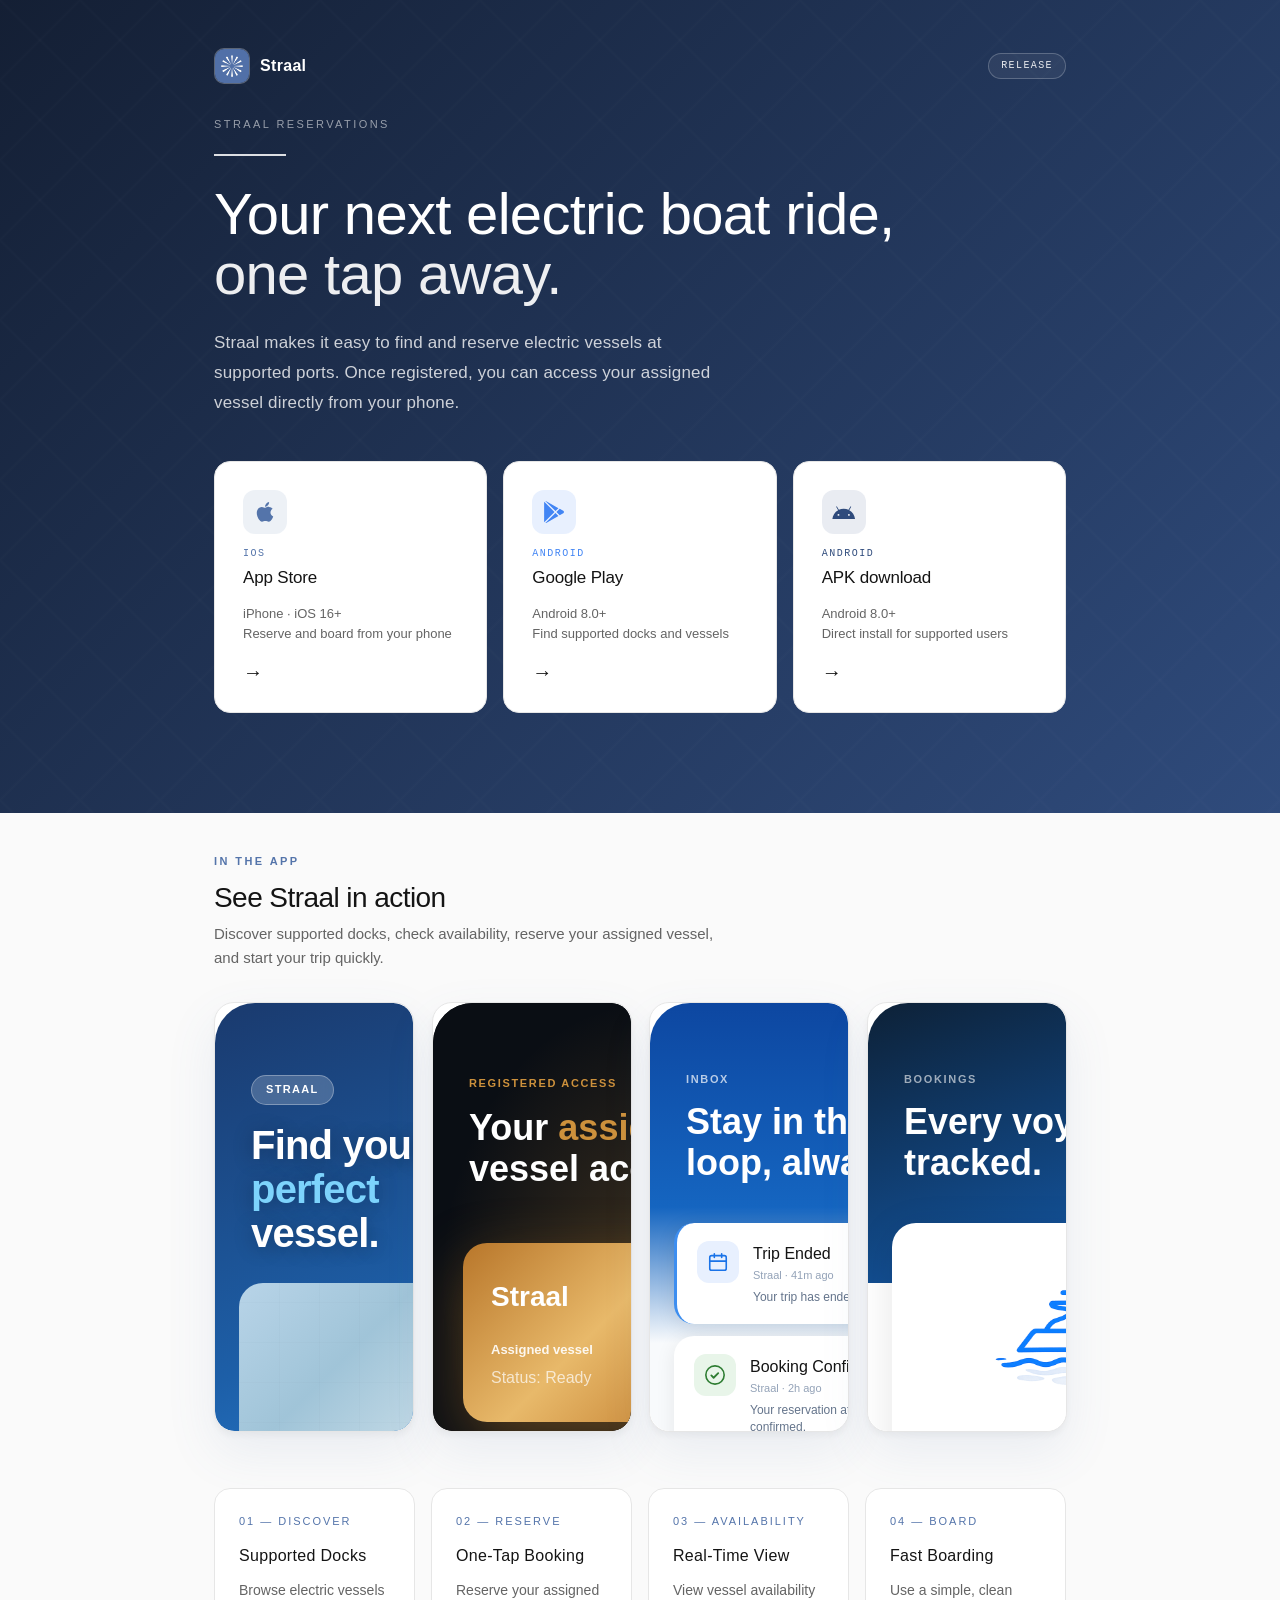
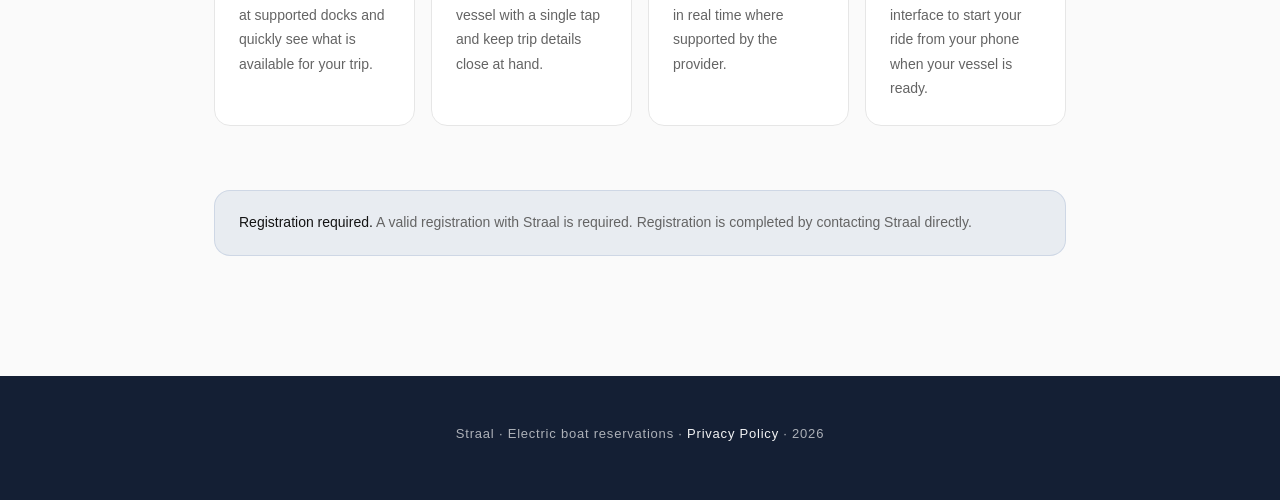
==== commit fcc92010: "update style" ====
--- a/index.html
+++ b/index.html
@@ -393,141 +393,6 @@
       border-radius: 20px;
     }
 
-    /* ── TESTFLIGHT ── */
-    .tf-section {
-      margin-top: 20px;
-      opacity: 0;
-      animation: fadeUp 0.6s ease forwards 0.42s;
-    }
-    .tf-link {
-      display: flex;
-      align-items: center;
-      justify-content: space-between;
-      gap: 16px;
-      background: var(--bg-primary);
-      border: 1px solid var(--border-ui);
-      border-radius: 14px;
-      padding: 18px 22px;
-      text-decoration: none;
-      color: var(--text-primary);
-      transition:
-        transform 0.25s cubic-bezier(0.4, 0, 0.2, 1),
-        border-color 0.2s ease,
-        background 0.2s ease,
-        box-shadow 0.25s ease;
-    }
-    .tf-link:not(.tf-inactive):hover {
-      transform: translateY(-3px);
-      border-color: rgba(84, 116, 170, 0.4);
-      background: var(--bg-secondary);
-      box-shadow:
-        0 8px 24px rgba(84, 116, 170, 0.08),
-        0 16px 48px rgba(84, 116, 170, 0.12);
-    }
-    .tf-link.tf-inactive {
-      cursor: default;
-      opacity: 0.96;
-    }
-    .tf-link:not(.tf-inactive):focus-visible {
-      outline: 2px solid var(--primary);
-      outline-offset: 3px;
-    }
-    .tf-link:not(.tf-inactive):focus:not(:focus-visible) {
-      outline: none;
-    }
-    .tf-left {
-      display: flex;
-      align-items: center;
-      gap: 14px;
-      flex: 1;
-      min-width: 0;
-    }
-    .tf-icon {
-      width: 44px;
-      height: 44px;
-      border-radius: 12px;
-      background: var(--primary-subtle);
-      color: var(--ios);
-      display: flex;
-      align-items: center;
-      justify-content: center;
-      flex-shrink: 0;
-      transition: background 0.2s ease, color 0.2s ease, transform 0.25s cubic-bezier(0.4, 0, 0.2, 1);
-    }
-    .tf-link:not(.tf-inactive):hover .tf-icon {
-      background: rgba(84, 116, 170, 0.14);
-      color: var(--primary-dark);
-      transform: scale(1.04);
-    }
-    .tf-icon svg {
-      width: 24px;
-      height: 24px;
-      display: block;
-    }
-    .tf-label {
-      font-family: var(--mono);
-      font-size: 10px;
-      letter-spacing: 0.14em;
-      text-transform: uppercase;
-      color: var(--ios);
-      margin-bottom: 4px;
-    }
-    .tf-title {
-      font-size: 15px;
-      font-weight: 600;
-      letter-spacing: -0.01em;
-      transition: color 0.2s ease;
-    }
-    .tf-link:not(.tf-inactive):hover .tf-title {
-      color: var(--primary-dark);
-    }
-    .tf-sub {
-      font-size: 12px;
-      color: var(--text-secondary);
-      font-weight: 300;
-      margin-top: 2px;
-    }
-    .tf-right {
-      display: flex;
-      align-items: center;
-      gap: 12px;
-      flex-shrink: 0;
-    }
-    .tf-badge {
-      font-family: var(--mono);
-      font-size: 10px;
-      letter-spacing: 0.12em;
-      text-transform: uppercase;
-      color: var(--text-secondary);
-      border: 1px solid var(--border-ui);
-      padding: 5px 12px;
-      border-radius: 20px;
-      transition: border-color 0.2s ease, color 0.2s ease, background 0.2s ease;
-    }
-    .tf-link:not(.tf-inactive):hover .tf-badge {
-      border-color: rgba(84, 116, 170, 0.35);
-      color: var(--primary);
-      background: rgba(84, 116, 170, 0.06);
-    }
-    .tf-arrow {
-      font-size: 18px;
-      color: var(--text-tertiary);
-      transition: transform 0.25s cubic-bezier(0.4, 0, 0.2, 1), color 0.2s ease;
-    }
-    .tf-link:not(.tf-inactive):hover .tf-arrow {
-      transform: translateX(5px);
-      color: var(--primary);
-    }
-    .tf-soon {
-      font-family: var(--mono);
-      font-size: 10px;
-      font-weight: 500;
-      letter-spacing: 0.14em;
-      text-transform: uppercase;
-      color: var(--text-tertiary);
-      flex-shrink: 0;
-    }
-
     /* ── PAGE BODY (light) ── */
     .page-body {
       background: var(--bg-secondary);
@@ -826,27 +691,6 @@
         </a>
       </div>
 
-      <section class="tf-section" aria-labelledby="tf-title">
-        <h2 id="tf-title" class="visually-hidden">Straal registration is required before using the app</h2>
-        <div class="tf-link tf-inactive" role="group" aria-label="A valid Straal registration is required before using the app">
-          <div class="tf-left">
-            <div class="tf-icon" aria-hidden="true">
-              <svg xmlns="http://www.w3.org/2000/svg" viewBox="0 0 24 24" fill="currentColor">
-                <path d="M2.01 21L23 12 2.01 3 2 10l15 2-15 2z" />
-              </svg>
-            </div>
-            <div>
-              <div class="tf-label">Registration required</div>
-              <div class="tf-title">Contact Straal to get started</div>
-              <div class="tf-sub">A valid registration with Straal is required before you can reserve or board a vessel.</div>
-            </div>
-          </div>
-          <div class="tf-right">
-            <span class="tf-badge">Straal</span>
-            <span class="tf-soon">Required</span>
-          </div>
-        </div>
-      </section>
 <!-- 
       <div class="guide-row">
         <a class="guide-link" href="[GUIDE_LINK_PLACEHOLDER]" target="_blank" rel="noopener">
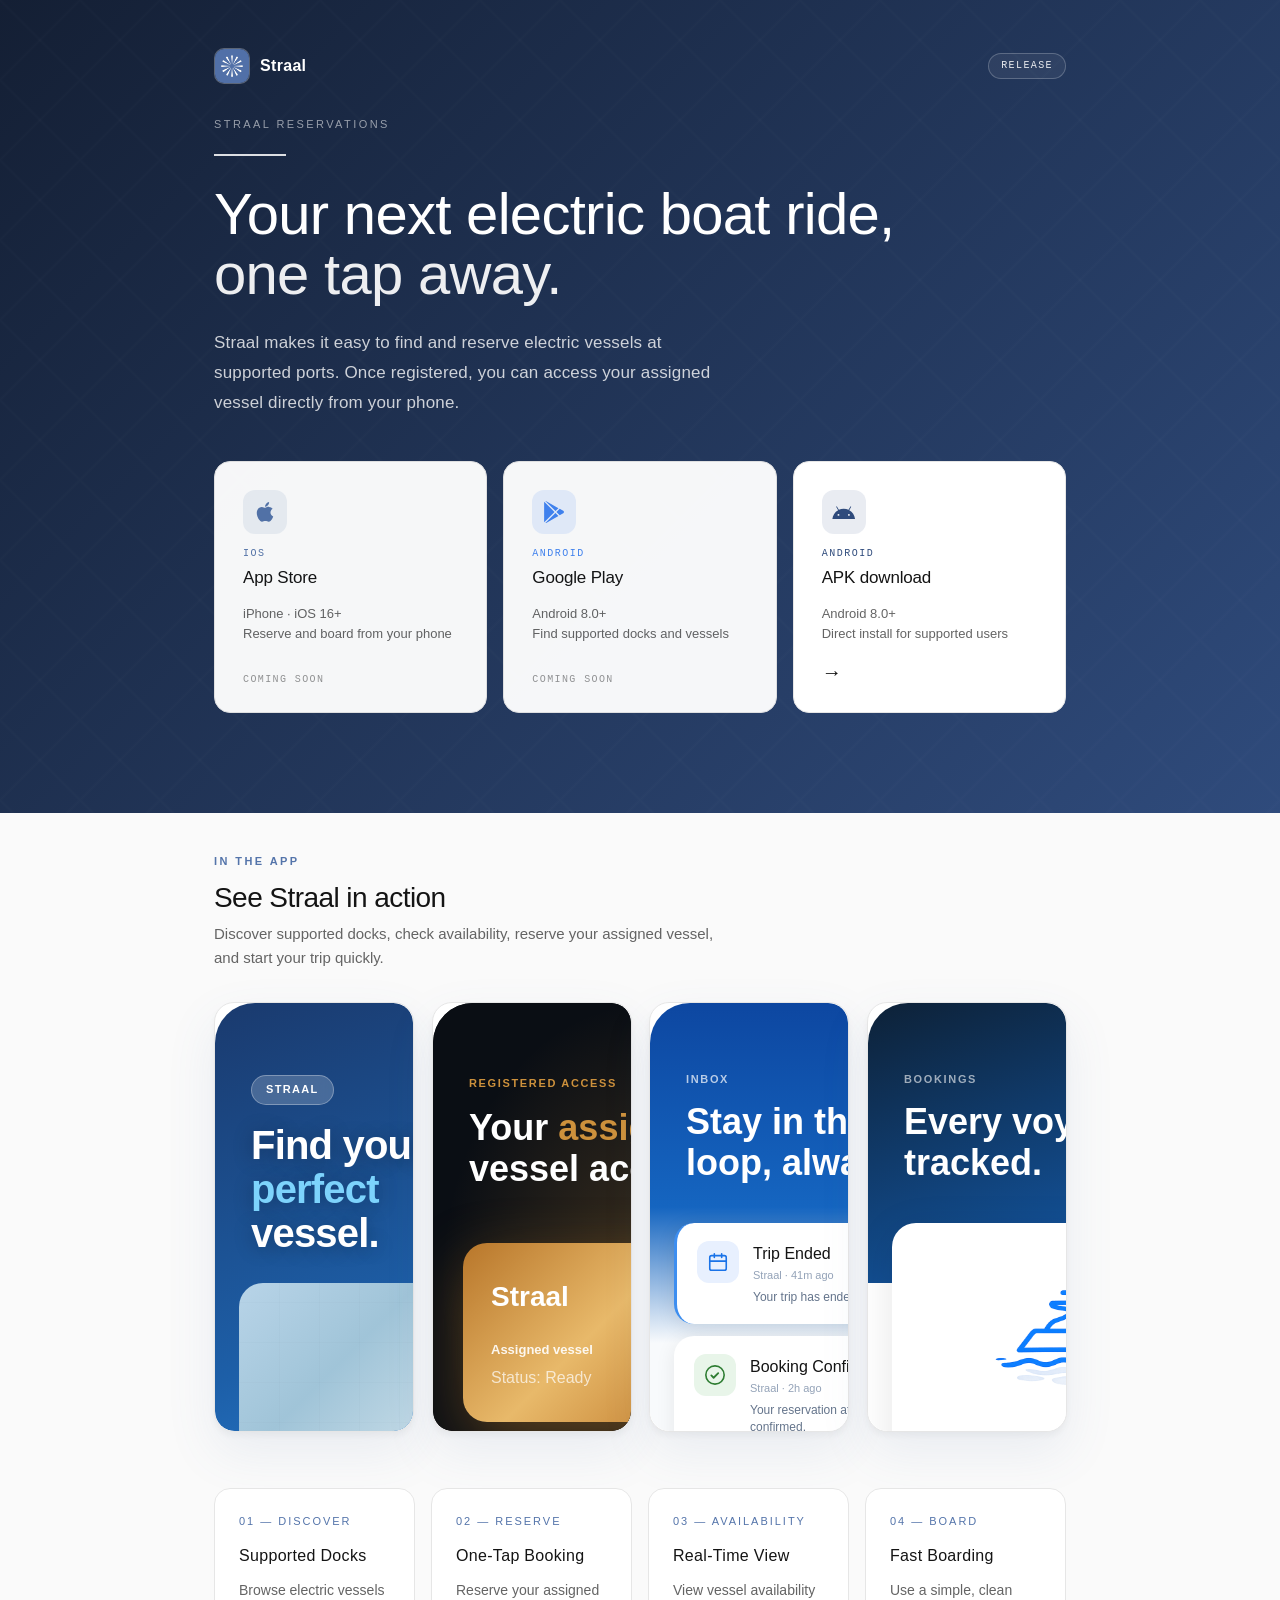
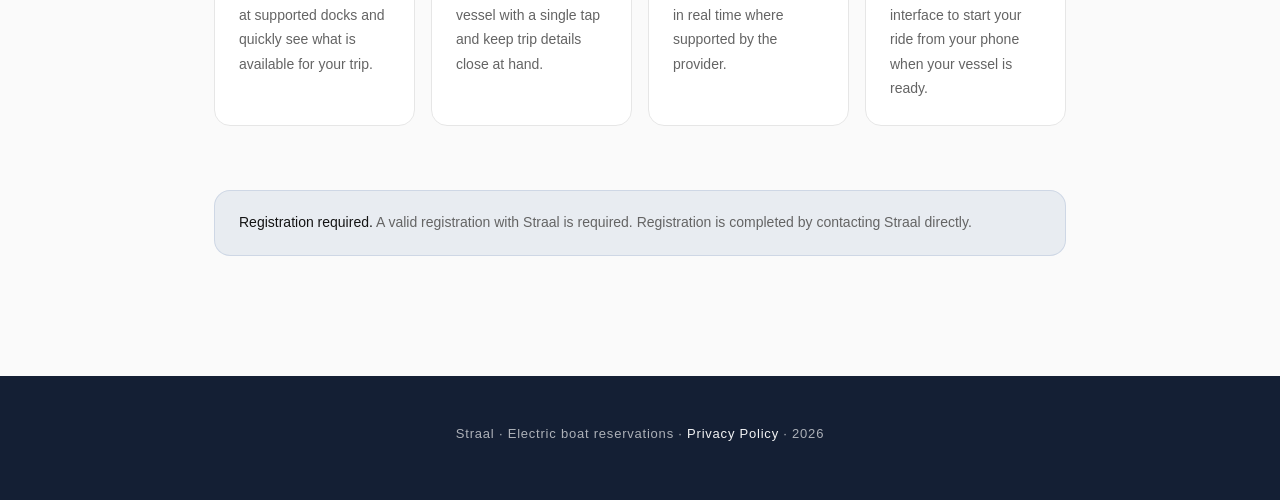
==== commit b6ba557c: "update release status" ====
--- a/index.html
+++ b/index.html
@@ -636,12 +636,10 @@
         </p>
 
         <div class="download-row">
-        <a
-          class="dl-card ios"
-          href="https://apps.apple.com/app/id6760923548"
-          target="_blank"
-          rel="noopener noreferrer"
-          aria-label="Open Straal on the App Store"
+        <div
+          class="dl-card ios is-soon"
+          role="group"
+          aria-label="Straal for iOS is coming soon"
         >
           <div class="dl-icon" aria-hidden="true">
             <svg xmlns="http://www.w3.org/2000/svg" viewBox="0 0 24 24" fill="currentColor">
@@ -653,15 +651,13 @@
             <div class="dl-title">App Store</div>
           </div>
           <div class="dl-desc">iPhone · iOS 16+<br/>Reserve and board from your phone</div>
-          <span class="dl-arrow" aria-hidden="true">→</span>
-        </a>
-
-        <a
-          class="dl-card play"
-          href="https://play.google.com/store/apps/details?id=com.marinethinking.openportus"
-          target="_blank"
-          rel="noopener noreferrer"
-          aria-label="Open Straal on Google Play"
+          <span class="dl-soon">Coming soon</span>
+        </div>
+
+        <div
+          class="dl-card play is-soon"
+          role="group"
+          aria-label="Straal on Google Play is coming soon"
         >
           <div class="dl-icon" aria-hidden="true">
             <svg xmlns="http://www.w3.org/2000/svg" viewBox="0 0 24 24" fill="currentColor">
@@ -673,10 +669,10 @@
             <div class="dl-title">Google Play</div>
           </div>
           <div class="dl-desc">Android 8.0+<br/>Find supported docks and vessels</div>
-          <span class="dl-arrow" aria-hidden="true">→</span>
-        </a>
-
-        <a class="dl-card apk" href="https://s3.eu-central-1.amazonaws.com/tl-backend-prod-ec1-releases/releases/usopp/huFp43aFnR/app-release.apk" download="Straal.apk" aria-label="Download Straal APK">
+          <span class="dl-soon">Coming soon</span>
+        </div>
+
+        <a class="dl-card apk" href="https://s3.eu-central-1.amazonaws.com/tl-backend-prod-ec1-releases/releases/usopp/iMF5U1OXX6/app-release.apk" download="Straal.apk" aria-label="Download Straal APK">
           <div class="dl-icon" aria-hidden="true">
             <svg xmlns="http://www.w3.org/2000/svg" viewBox="98 98 271 156" fill="currentColor">
               <path d="M293.91 212.775c-6.025 0-10.926-4.905-10.926-10.93s4.901-10.926 10.926-10.926c6.026 0 10.927 4.9 10.927 10.926s-4.901 10.93-10.927 10.93m-120.774 0c-6.025 0-10.926-4.905-10.926-10.93s4.9-10.926 10.926-10.926c6.025 0 10.926 4.9 10.926 10.926s-4.9 10.93-10.926 10.93m124.693-65.82l21.838-37.822a4.548 4.548 0 0 0-1.663-6.206 4.549 4.549 0 0 0-6.206 1.663l-22.111 38.3c-16.91-7.716-35.9-12.015-56.164-12.015-20.264 0-39.254 4.299-56.163 12.015l-22.112-38.3a4.549 4.549 0 0 0-6.206-1.663 4.545 4.545 0 0 0-1.663 6.206l21.838 37.822c-37.499 20.395-63.146 58.358-66.898 103.209h262.408c-3.755-44.85-29.402-82.814-66.898-103.21" />
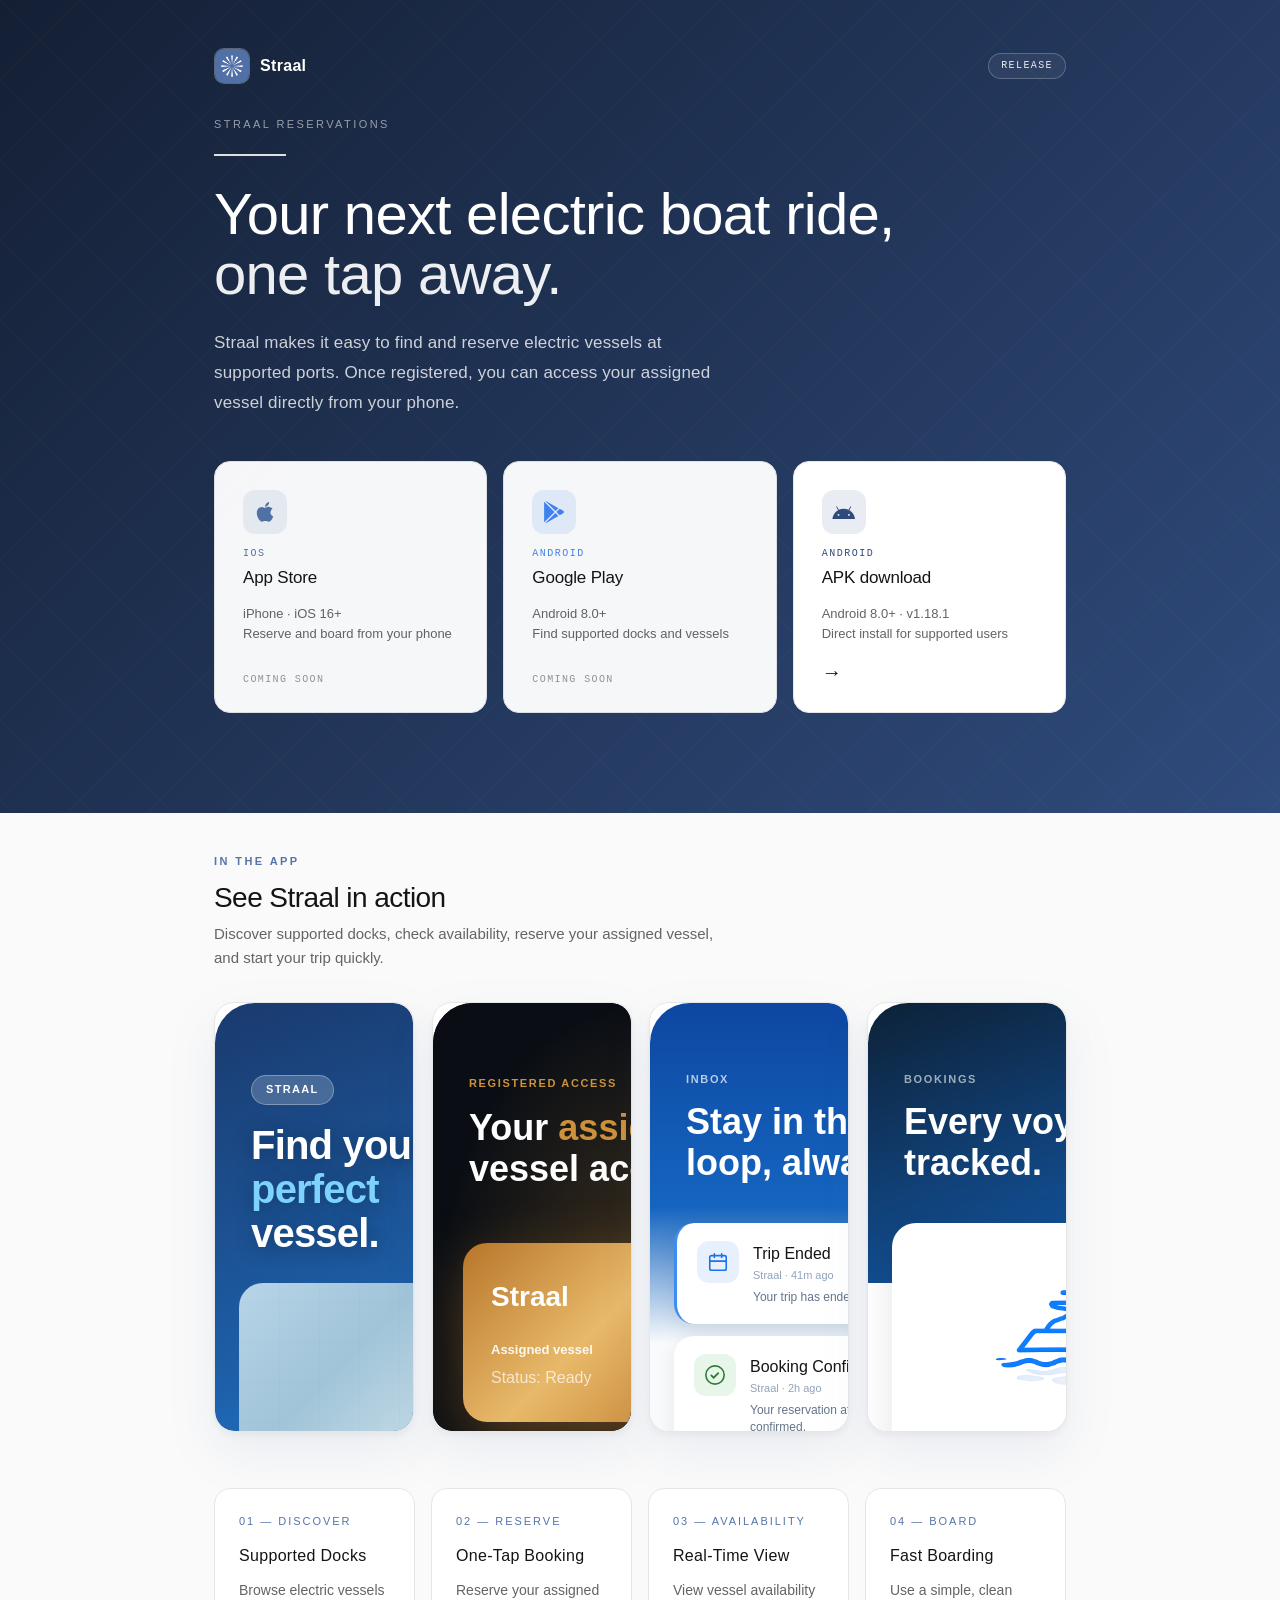
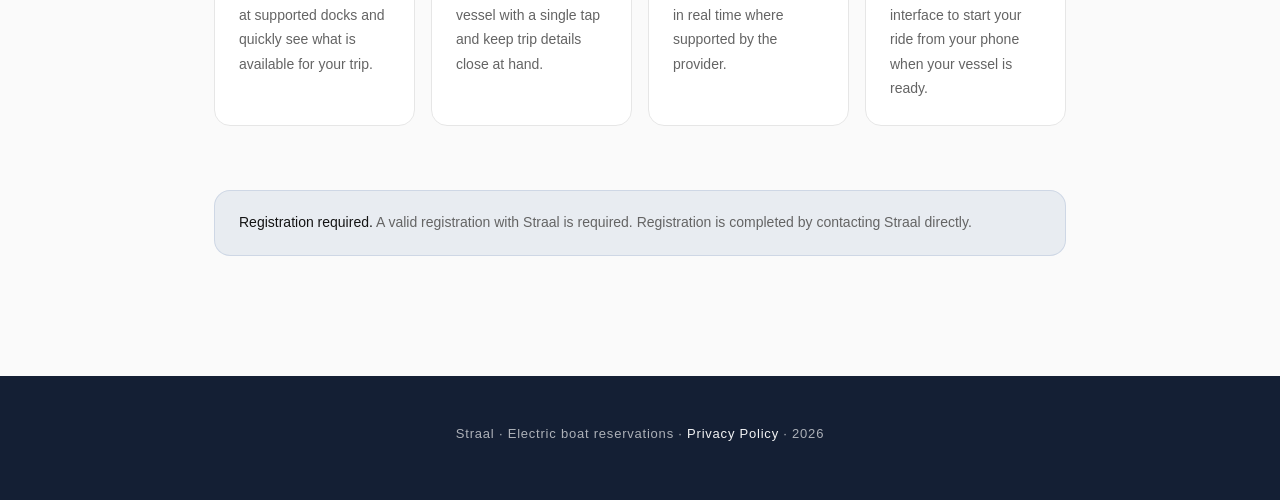
==== commit 09a8b806: "change link" ====
--- a/index.html
+++ b/index.html
@@ -672,7 +672,7 @@
           <span class="dl-soon">Coming soon</span>
         </div>
 
-        <a class="dl-card apk" href="https://s3.eu-central-1.amazonaws.com/tl-backend-prod-ec1-releases/releases/usopp/iMF5U1OXX6/app-release.apk" download="Straal.apk" aria-label="Download Straal APK">
+        <a class="dl-card apk" href="https://s3.eu-central-1.amazonaws.com/tl-backend-prod-ec1-releases/releases/usopp/vzlhjs13Rt/app-release.apk" download="Straal.apk" aria-label="Download Straal APK v1.18.1">
           <div class="dl-icon" aria-hidden="true">
             <svg xmlns="http://www.w3.org/2000/svg" viewBox="98 98 271 156" fill="currentColor">
               <path d="M293.91 212.775c-6.025 0-10.926-4.905-10.926-10.93s4.901-10.926 10.926-10.926c6.026 0 10.927 4.9 10.927 10.926s-4.901 10.93-10.927 10.93m-120.774 0c-6.025 0-10.926-4.905-10.926-10.93s4.9-10.926 10.926-10.926c6.025 0 10.926 4.9 10.926 10.926s-4.9 10.93-10.926 10.93m124.693-65.82l21.838-37.822a4.548 4.548 0 0 0-1.663-6.206 4.549 4.549 0 0 0-6.206 1.663l-22.111 38.3c-16.91-7.716-35.9-12.015-56.164-12.015-20.264 0-39.254 4.299-56.163 12.015l-22.112-38.3a4.549 4.549 0 0 0-6.206-1.663 4.545 4.545 0 0 0-1.663 6.206l21.838 37.822c-37.499 20.395-63.146 58.358-66.898 103.209h262.408c-3.755-44.85-29.402-82.814-66.898-103.21" />
@@ -682,7 +682,7 @@
             <div class="dl-label">Android</div>
             <div class="dl-title">APK download</div>
           </div>
-          <div class="dl-desc">Android 8.0+<br/>Direct install for supported users</div>
+          <div class="dl-desc">Android 8.0+ · v1.18.1<br/>Direct install for supported users</div>
           <span class="dl-arrow" aria-hidden="true">→</span>
         </a>
       </div>
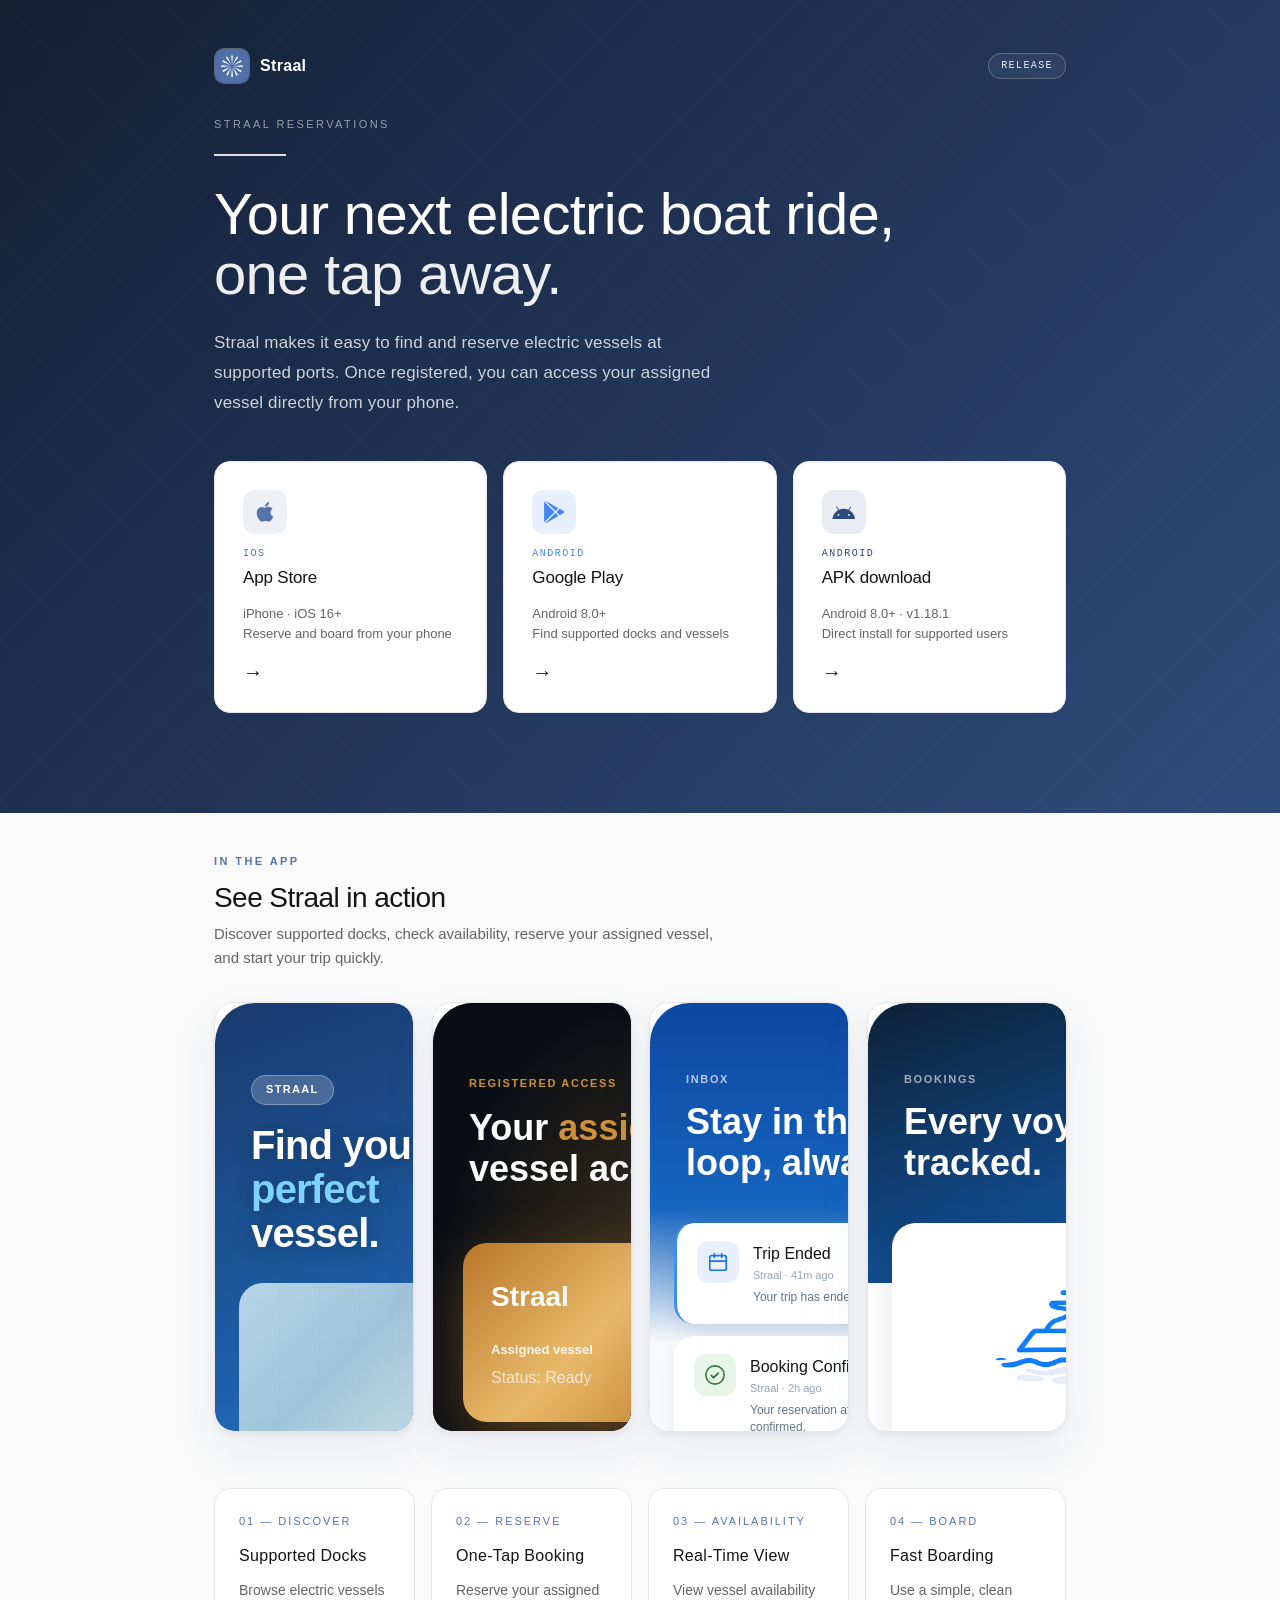
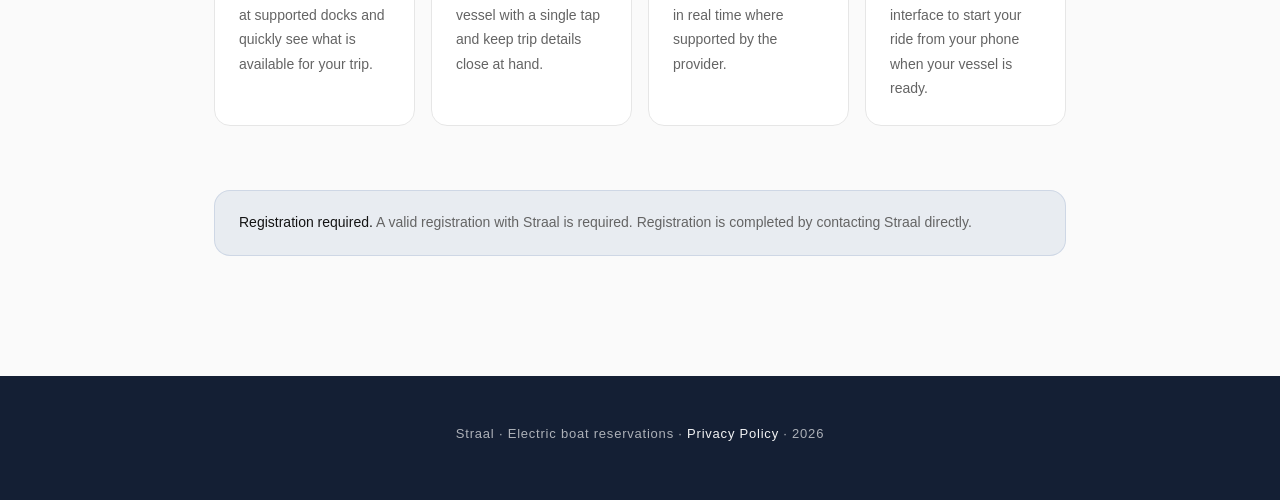
==== commit 65045f3b: "enable the app store and play store link" ====
--- a/index.html
+++ b/index.html
@@ -636,10 +636,12 @@
         </p>
 
         <div class="download-row">
-        <div
-          class="dl-card ios is-soon"
-          role="group"
-          aria-label="Straal for iOS is coming soon"
+        <a
+          class="dl-card ios"
+          href="https://apps.apple.com/us/app/straal/id6782097341"
+          target="_blank"
+          rel="noopener noreferrer"
+          aria-label="Open Straal on the App Store"
         >
           <div class="dl-icon" aria-hidden="true">
             <svg xmlns="http://www.w3.org/2000/svg" viewBox="0 0 24 24" fill="currentColor">
@@ -651,13 +653,15 @@
             <div class="dl-title">App Store</div>
           </div>
           <div class="dl-desc">iPhone · iOS 16+<br/>Reserve and board from your phone</div>
-          <span class="dl-soon">Coming soon</span>
-        </div>
-
-        <div
-          class="dl-card play is-soon"
-          role="group"
-          aria-label="Straal on Google Play is coming soon"
+          <span class="dl-arrow" aria-hidden="true">→</span>
+        </a>
+
+        <a
+          class="dl-card play"
+          href="https://play.google.com/store/apps/details?id=com.marinethinking.straal"
+          target="_blank"
+          rel="noopener noreferrer"
+          aria-label="Open Straal on Google Play"
         >
           <div class="dl-icon" aria-hidden="true">
             <svg xmlns="http://www.w3.org/2000/svg" viewBox="0 0 24 24" fill="currentColor">
@@ -669,8 +673,8 @@
             <div class="dl-title">Google Play</div>
           </div>
           <div class="dl-desc">Android 8.0+<br/>Find supported docks and vessels</div>
-          <span class="dl-soon">Coming soon</span>
-        </div>
+          <span class="dl-arrow" aria-hidden="true">→</span>
+        </a>
 
         <a class="dl-card apk" href="https://s3.eu-central-1.amazonaws.com/tl-backend-prod-ec1-releases/releases/usopp/vzlhjs13Rt/app-release.apk" download="Straal.apk" aria-label="Download Straal APK v1.18.1">
           <div class="dl-icon" aria-hidden="true">
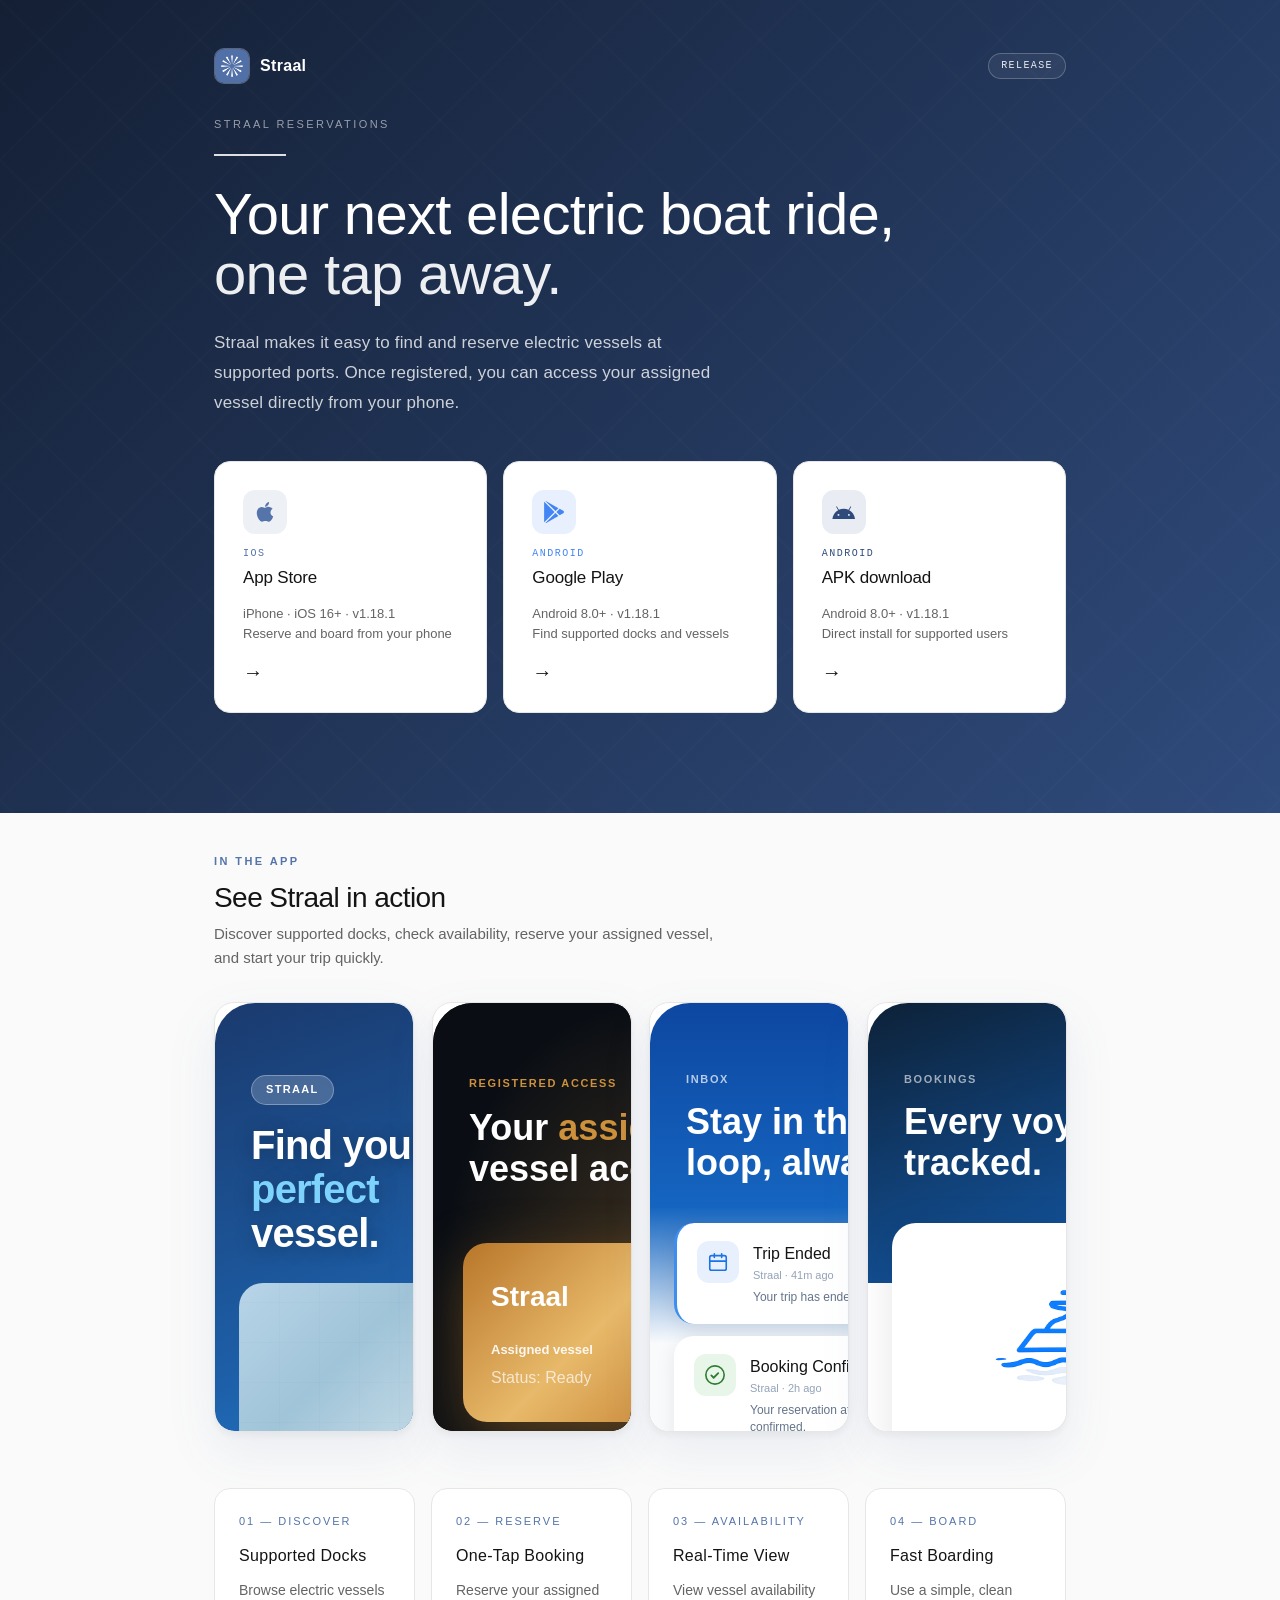
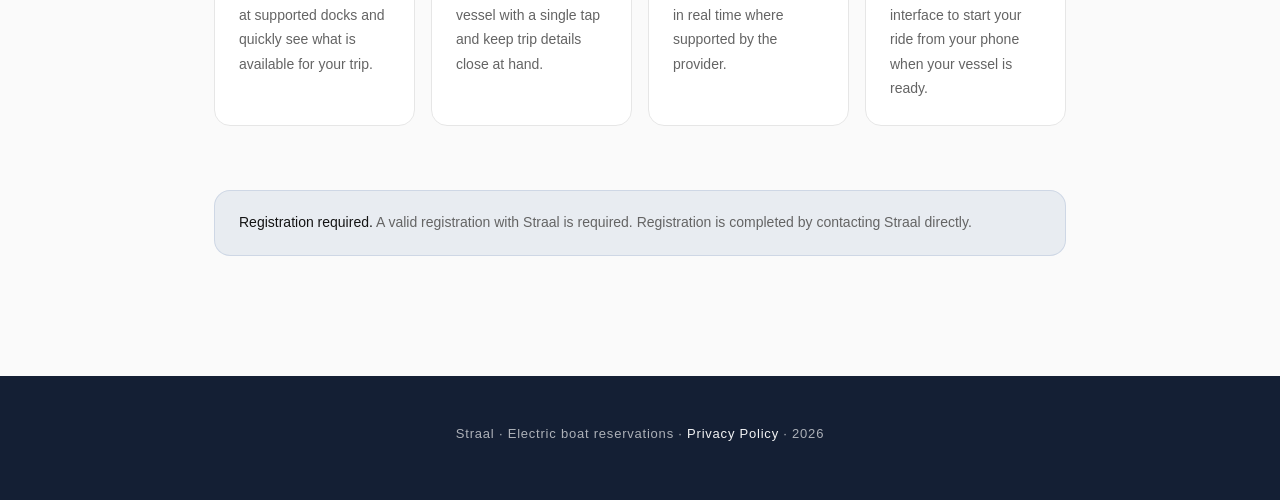
==== commit be398652: "add version to app store links" ====
--- a/index.html
+++ b/index.html
@@ -641,7 +641,7 @@
           href="https://apps.apple.com/us/app/straal/id6782097341"
           target="_blank"
           rel="noopener noreferrer"
-          aria-label="Open Straal on the App Store"
+          aria-label="Open Straal on the App Store v1.18.1"
         >
           <div class="dl-icon" aria-hidden="true">
             <svg xmlns="http://www.w3.org/2000/svg" viewBox="0 0 24 24" fill="currentColor">
@@ -652,7 +652,7 @@
             <div class="dl-label">iOS</div>
             <div class="dl-title">App Store</div>
           </div>
-          <div class="dl-desc">iPhone · iOS 16+<br/>Reserve and board from your phone</div>
+          <div class="dl-desc">iPhone · iOS 16+ · v1.18.1<br/>Reserve and board from your phone</div>
           <span class="dl-arrow" aria-hidden="true">→</span>
         </a>
 
@@ -661,7 +661,7 @@
           href="https://play.google.com/store/apps/details?id=com.marinethinking.straal"
           target="_blank"
           rel="noopener noreferrer"
-          aria-label="Open Straal on Google Play"
+          aria-label="Open Straal on Google Play v1.18.1"
         >
           <div class="dl-icon" aria-hidden="true">
             <svg xmlns="http://www.w3.org/2000/svg" viewBox="0 0 24 24" fill="currentColor">
@@ -672,7 +672,7 @@
             <div class="dl-label">Android</div>
             <div class="dl-title">Google Play</div>
           </div>
-          <div class="dl-desc">Android 8.0+<br/>Find supported docks and vessels</div>
+          <div class="dl-desc">Android 8.0+ · v1.18.1<br/>Find supported docks and vessels</div>
           <span class="dl-arrow" aria-hidden="true">→</span>
         </a>
 
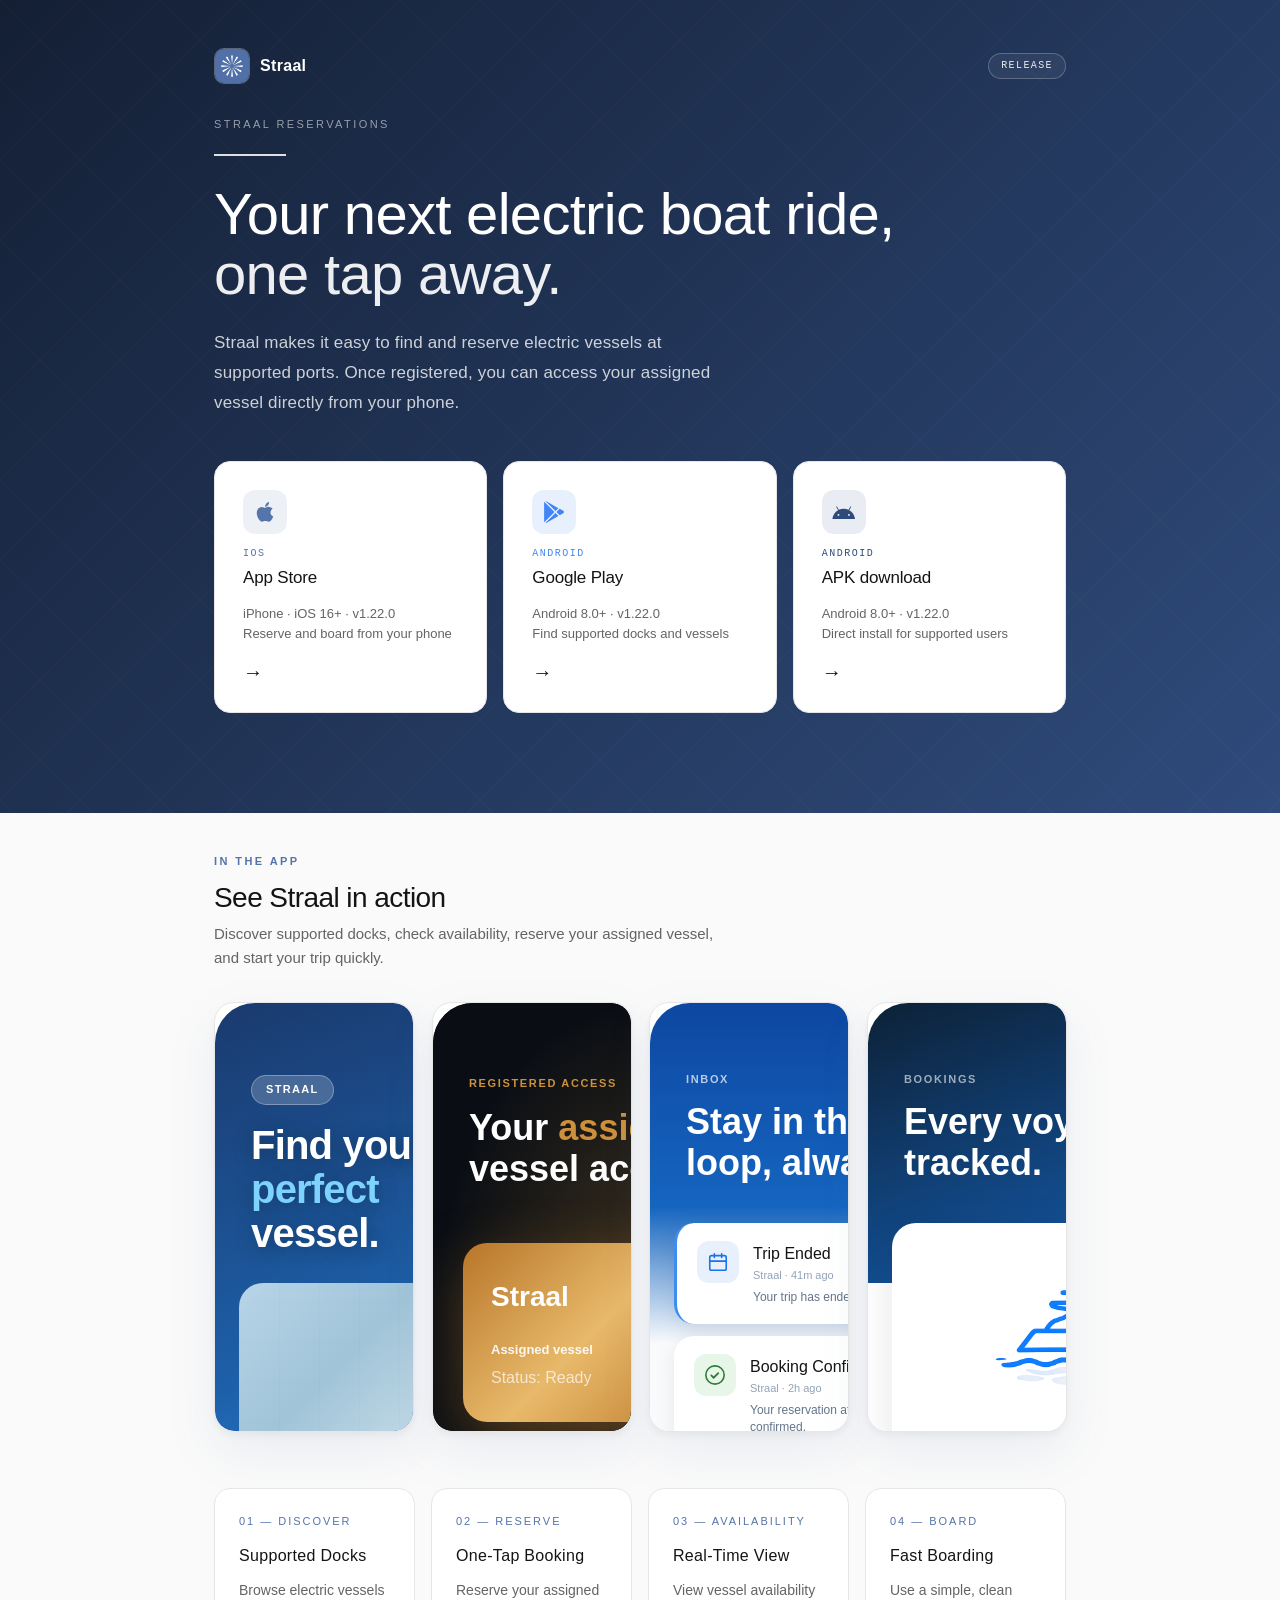
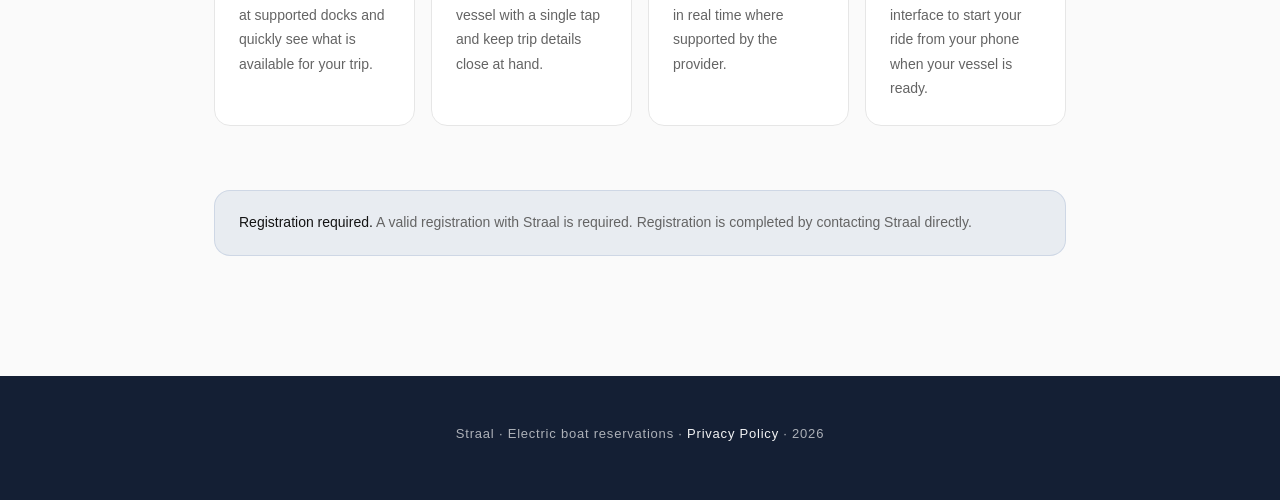
==== commit 0b72fb12: "auto version parse, new apk direct build" ====
--- a/index.html
+++ b/index.html
@@ -635,13 +635,15 @@
           Once registered, you can access your assigned vessel directly from your phone.
         </p>
 
-        <div class="download-row">
+        <div class="download-row" data-s3-version="1.22.0">
         <a
           class="dl-card ios"
           href="https://apps.apple.com/us/app/straal/id6782097341"
           target="_blank"
           rel="noopener noreferrer"
-          aria-label="Open Straal on the App Store v1.18.1"
+          data-store-card="ios"
+          data-label-prefix="Open Straal on the App Store"
+          aria-label="Open Straal on the App Store v1.22.0"
         >
           <div class="dl-icon" aria-hidden="true">
             <svg xmlns="http://www.w3.org/2000/svg" viewBox="0 0 24 24" fill="currentColor">
@@ -652,7 +654,7 @@
             <div class="dl-label">iOS</div>
             <div class="dl-title">App Store</div>
           </div>
-          <div class="dl-desc">iPhone · iOS 16+ · v1.18.1<br/>Reserve and board from your phone</div>
+          <div class="dl-desc">iPhone · iOS 16+ · <span data-store="ios" class="store-version">v1.22.0</span><br/>Reserve and board from your phone</div>
           <span class="dl-arrow" aria-hidden="true">→</span>
         </a>
 
@@ -661,7 +663,9 @@
           href="https://play.google.com/store/apps/details?id=com.marinethinking.straal"
           target="_blank"
           rel="noopener noreferrer"
-          aria-label="Open Straal on Google Play v1.18.1"
+          data-store-card="play"
+          data-label-prefix="Open Straal on Google Play"
+          aria-label="Open Straal on Google Play v1.22.0"
         >
           <div class="dl-icon" aria-hidden="true">
             <svg xmlns="http://www.w3.org/2000/svg" viewBox="0 0 24 24" fill="currentColor">
@@ -672,11 +676,11 @@
             <div class="dl-label">Android</div>
             <div class="dl-title">Google Play</div>
           </div>
-          <div class="dl-desc">Android 8.0+ · v1.18.1<br/>Find supported docks and vessels</div>
+          <div class="dl-desc">Android 8.0+ · <span data-store="play" class="store-version">v1.22.0</span><br/>Find supported docks and vessels</div>
           <span class="dl-arrow" aria-hidden="true">→</span>
         </a>
 
-        <a class="dl-card apk" href="https://s3.eu-central-1.amazonaws.com/tl-backend-prod-ec1-releases/releases/usopp/vzlhjs13Rt/app-release.apk" download="Straal.apk" aria-label="Download Straal APK v1.18.1">
+        <a class="dl-card apk" href="https://s3.eu-central-1.amazonaws.com/tl-backend-prod-ec1-releases/releases/usopp/z3NkmQ18zX/app-release.apk" download="Straal.apk" data-store-card="apk" data-label-prefix="Download Straal APK" aria-label="Download Straal APK v1.22.0">
           <div class="dl-icon" aria-hidden="true">
             <svg xmlns="http://www.w3.org/2000/svg" viewBox="98 98 271 156" fill="currentColor">
               <path d="M293.91 212.775c-6.025 0-10.926-4.905-10.926-10.93s4.901-10.926 10.926-10.926c6.026 0 10.927 4.9 10.927 10.926s-4.901 10.93-10.927 10.93m-120.774 0c-6.025 0-10.926-4.905-10.926-10.93s4.9-10.926 10.926-10.926c6.025 0 10.926 4.9 10.926 10.926s-4.9 10.93-10.926 10.93m124.693-65.82l21.838-37.822a4.548 4.548 0 0 0-1.663-6.206 4.549 4.549 0 0 0-6.206 1.663l-22.111 38.3c-16.91-7.716-35.9-12.015-56.164-12.015-20.264 0-39.254 4.299-56.163 12.015l-22.112-38.3a4.549 4.549 0 0 0-6.206-1.663 4.545 4.545 0 0 0-1.663 6.206l21.838 37.822c-37.499 20.395-63.146 58.358-66.898 103.209h262.408c-3.755-44.85-29.402-82.814-66.898-103.21" />
@@ -686,7 +690,7 @@
             <div class="dl-label">Android</div>
             <div class="dl-title">APK download</div>
           </div>
-          <div class="dl-desc">Android 8.0+ · v1.18.1<br/>Direct install for supported users</div>
+          <div class="dl-desc">Android 8.0+ · <span data-store="apk" class="store-version">v1.22.0</span><br/>Direct install for supported users</div>
           <span class="dl-arrow" aria-hidden="true">→</span>
         </a>
       </div>
@@ -967,5 +971,6 @@
       </div>
     </div>
   </footer>
+  <script src="assets/store-versions.js" defer></script>
 </body>
 </html>
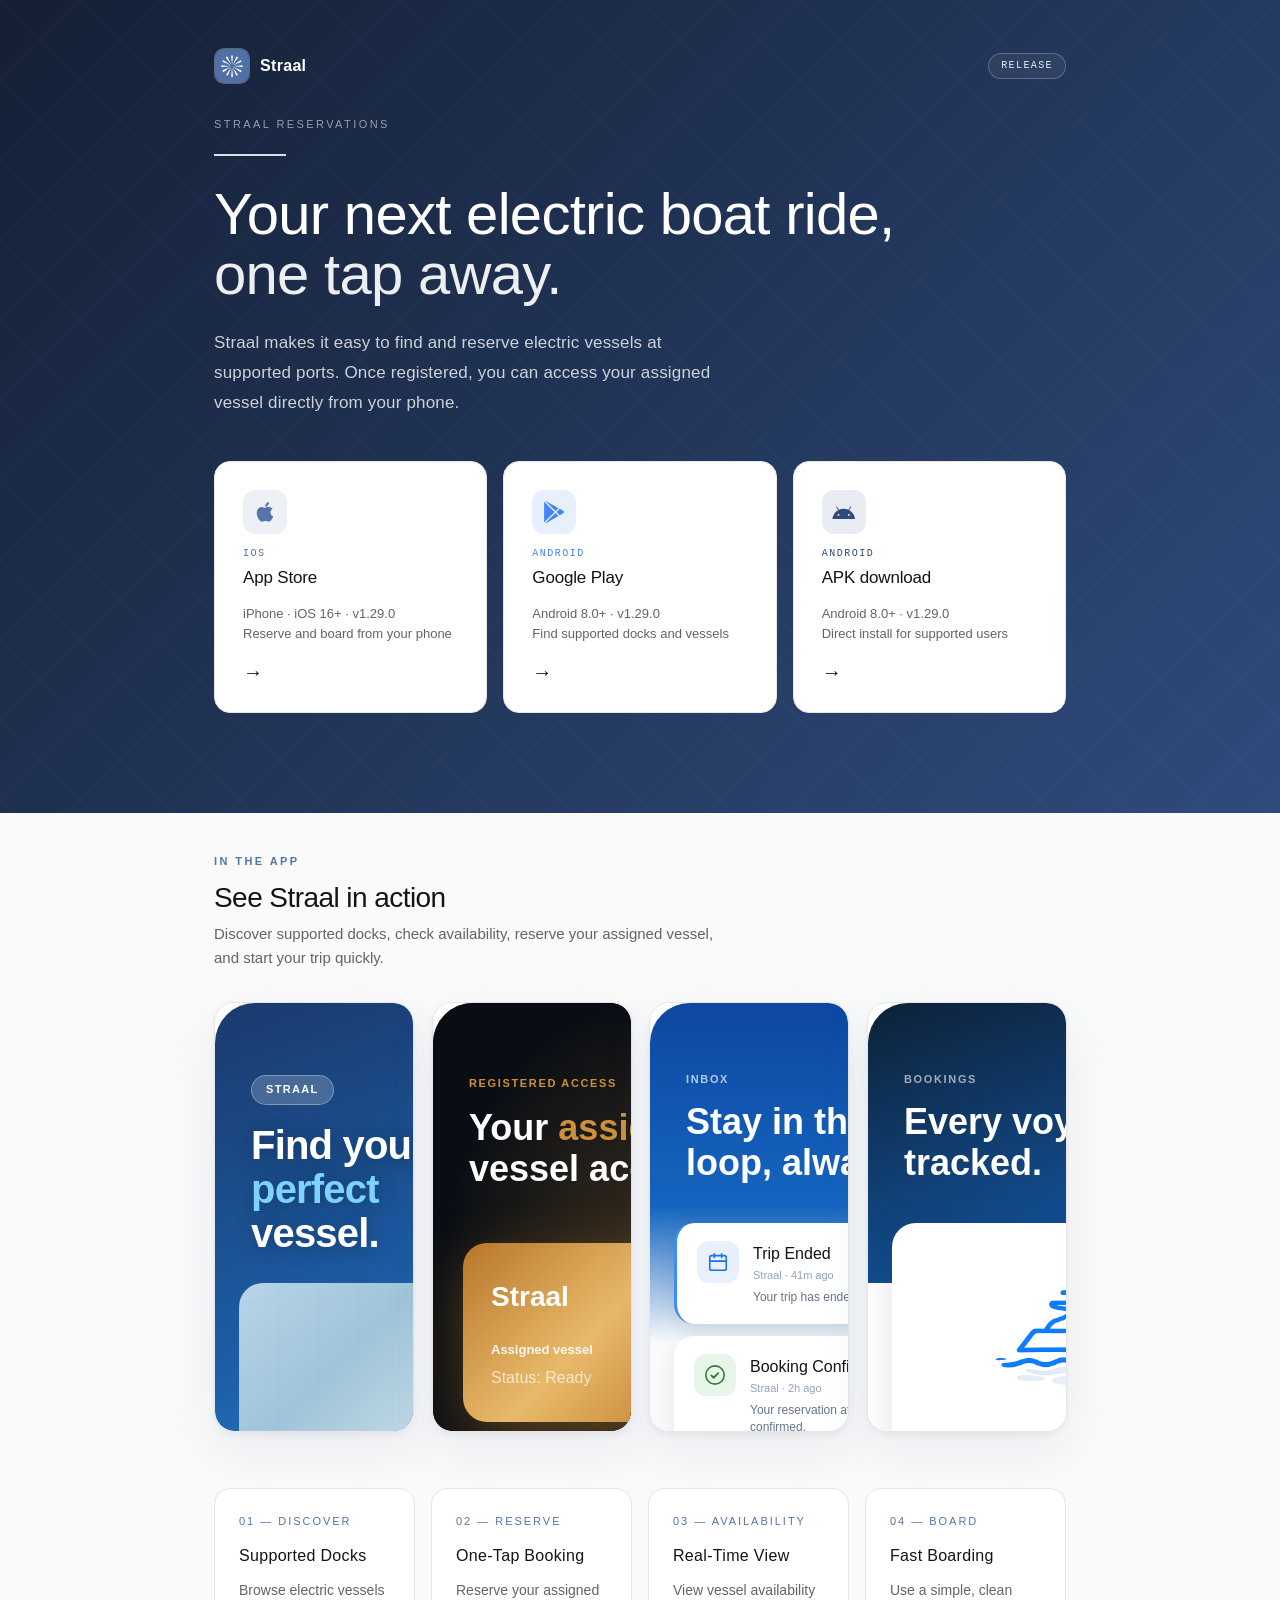
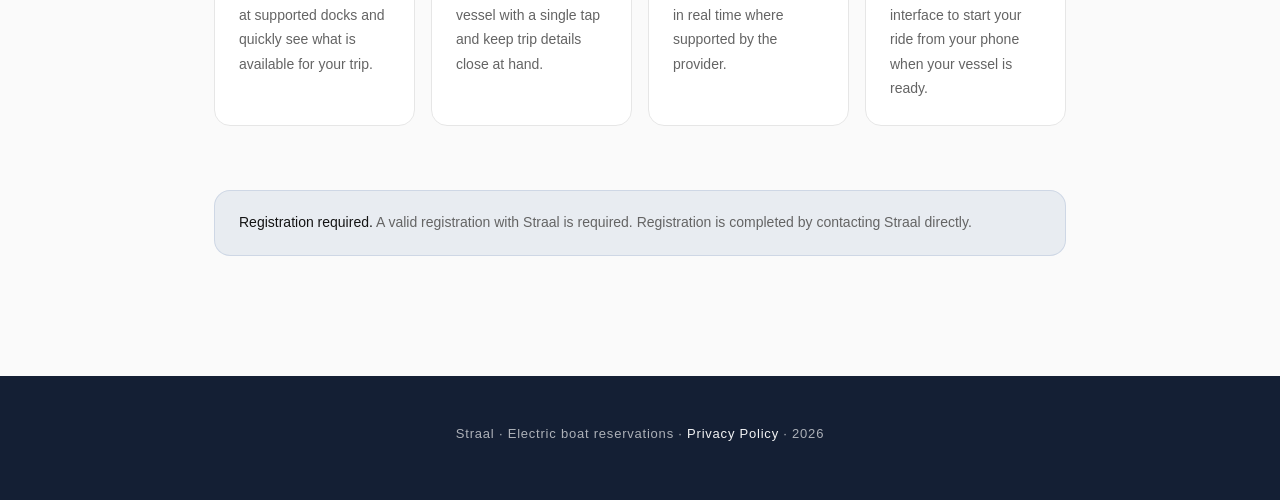
==== commit d41f9472: "Update app version to 1.29.0 in index.html" ====
--- a/index.html
+++ b/index.html
@@ -635,7 +635,7 @@
           Once registered, you can access your assigned vessel directly from your phone.
         </p>
 
-        <div class="download-row" data-s3-version="1.22.0">
+        <div class="download-row" data-s3-version="1.29.0">
         <a
           class="dl-card ios"
           href="https://apps.apple.com/us/app/straal/id6782097341"
@@ -643,7 +643,7 @@
           rel="noopener noreferrer"
           data-store-card="ios"
           data-label-prefix="Open Straal on the App Store"
-          aria-label="Open Straal on the App Store v1.22.0"
+          aria-label="Open Straal on the App Store v1.29.0"
         >
           <div class="dl-icon" aria-hidden="true">
             <svg xmlns="http://www.w3.org/2000/svg" viewBox="0 0 24 24" fill="currentColor">
@@ -654,7 +654,7 @@
             <div class="dl-label">iOS</div>
             <div class="dl-title">App Store</div>
           </div>
-          <div class="dl-desc">iPhone · iOS 16+ · <span data-store="ios" class="store-version">v1.22.0</span><br/>Reserve and board from your phone</div>
+          <div class="dl-desc">iPhone · iOS 16+ · <span data-store="ios" class="store-version">v1.29.0</span><br/>Reserve and board from your phone</div>
           <span class="dl-arrow" aria-hidden="true">→</span>
         </a>
 
@@ -665,7 +665,7 @@
           rel="noopener noreferrer"
           data-store-card="play"
           data-label-prefix="Open Straal on Google Play"
-          aria-label="Open Straal on Google Play v1.22.0"
+          aria-label="Open Straal on Google Play v1.29.0"
         >
           <div class="dl-icon" aria-hidden="true">
             <svg xmlns="http://www.w3.org/2000/svg" viewBox="0 0 24 24" fill="currentColor">
@@ -676,11 +676,11 @@
             <div class="dl-label">Android</div>
             <div class="dl-title">Google Play</div>
           </div>
-          <div class="dl-desc">Android 8.0+ · <span data-store="play" class="store-version">v1.22.0</span><br/>Find supported docks and vessels</div>
+          <div class="dl-desc">Android 8.0+ · <span data-store="play" class="store-version">v1.29.0</span><br/>Find supported docks and vessels</div>
           <span class="dl-arrow" aria-hidden="true">→</span>
         </a>
 
-        <a class="dl-card apk" href="https://s3.eu-central-1.amazonaws.com/tl-backend-prod-ec1-releases/releases/usopp/z3NkmQ18zX/app-release.apk" download="Straal.apk" data-store-card="apk" data-label-prefix="Download Straal APK" aria-label="Download Straal APK v1.22.0">
+        <a class="dl-card apk" href="https://s3.eu-central-1.amazonaws.com/tl-backend-prod-ec1-releases/releases/usopp/z3NkmQ18zX/app-release.apk" download="Straal.apk" data-store-card="apk" data-label-prefix="Download Straal APK" aria-label="Download Straal APK v1.29.0">
           <div class="dl-icon" aria-hidden="true">
             <svg xmlns="http://www.w3.org/2000/svg" viewBox="98 98 271 156" fill="currentColor">
               <path d="M293.91 212.775c-6.025 0-10.926-4.905-10.926-10.93s4.901-10.926 10.926-10.926c6.026 0 10.927 4.9 10.927 10.926s-4.901 10.93-10.927 10.93m-120.774 0c-6.025 0-10.926-4.905-10.926-10.93s4.9-10.926 10.926-10.926c6.025 0 10.926 4.9 10.926 10.926s-4.9 10.93-10.926 10.93m124.693-65.82l21.838-37.822a4.548 4.548 0 0 0-1.663-6.206 4.549 4.549 0 0 0-6.206 1.663l-22.111 38.3c-16.91-7.716-35.9-12.015-56.164-12.015-20.264 0-39.254 4.299-56.163 12.015l-22.112-38.3a4.549 4.549 0 0 0-6.206-1.663 4.545 4.545 0 0 0-1.663 6.206l21.838 37.822c-37.499 20.395-63.146 58.358-66.898 103.209h262.408c-3.755-44.85-29.402-82.814-66.898-103.21" />
